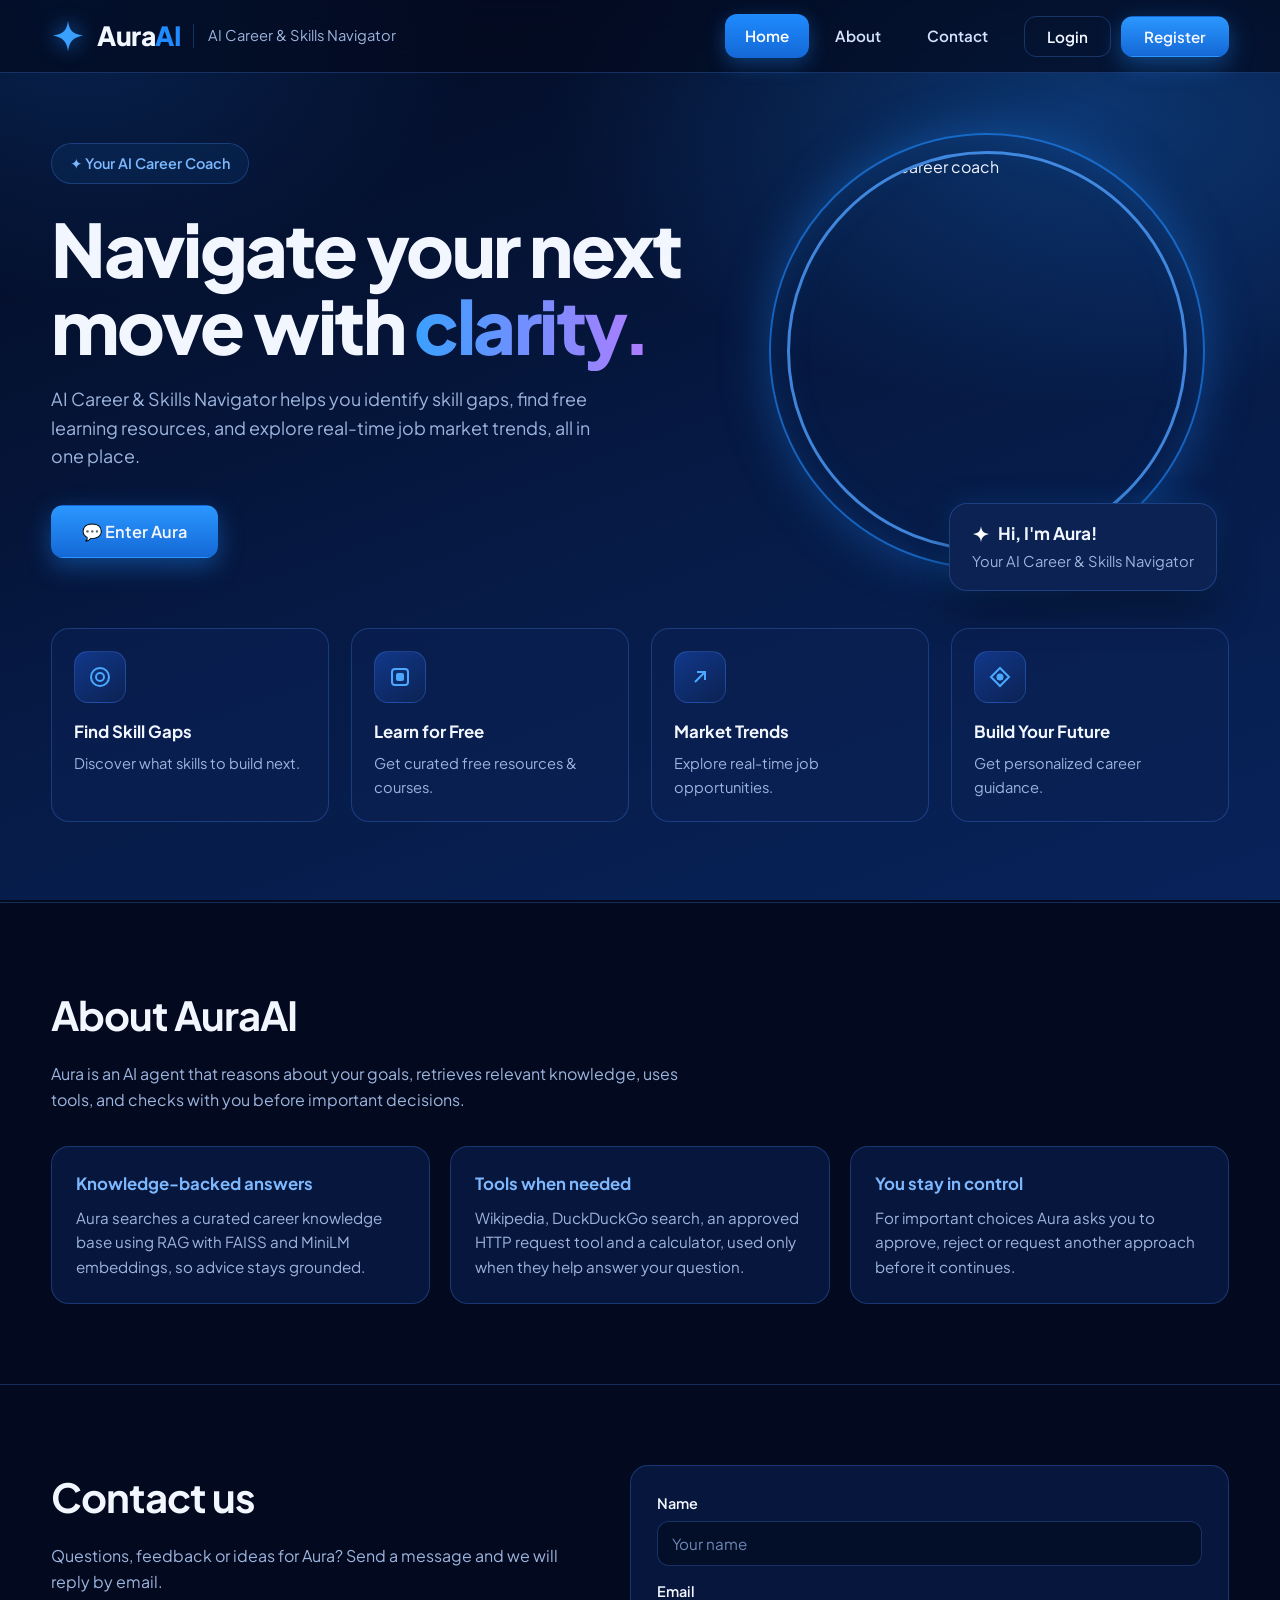
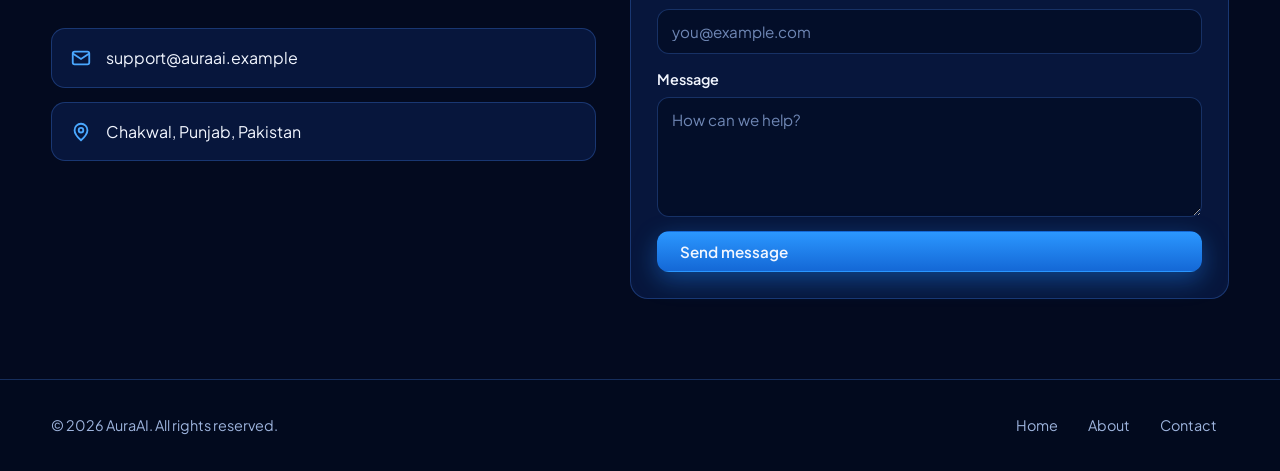
==== index.html @ 3e0fb16a "Add files via upload" ====
<!DOCTYPE html>
<html lang="en">
<head>
<meta charset="utf-8">
<meta name="viewport" content="width=device-width, initial-scale=1">
<title>AuraAI | AI Career &amp; Skills Navigator</title>
<link rel="preconnect" href="https://fonts.googleapis.com">
<link rel="preconnect" href="https://fonts.gstatic.com" crossorigin>
<link href="https://fonts.googleapis.com/css2?family=Plus+Jakarta+Sans:wght@400;500;600;700;800&display=swap" rel="stylesheet">
<style>
:root{
  --bg-0:#030a1f; --bg-1:#061a45; --bg-2:#0a2a6b;
  --panel:rgba(12,34,84,.55); --panel-solid:#0b2253;
  --line:rgba(77,140,255,.28);
  --blue:#1f8bff; --blue-d:#1468d6; --cyan:#22e0c0; --violet:#b07cff;
  --text:#f2f6ff; --muted:#9db4dd;
  --font:'Plus Jakarta Sans',system-ui,-apple-system,'Segoe UI',Roboto,sans-serif;
}
*{box-sizing:border-box;margin:0;padding:0}
html{scroll-behavior:smooth;scroll-padding-top:84px}
body{font-family:var(--font);color:var(--text);background:var(--bg-0);line-height:1.6;min-height:100vh;display:flex;flex-direction:column}
body::before{content:"";position:fixed;inset:0;z-index:-1;
  background:
   radial-gradient(900px 500px at 85% 12%,rgba(31,139,255,.28),transparent 60%),
   radial-gradient(700px 500px at 5% 0%,rgba(20,104,214,.25),transparent 60%),
   linear-gradient(160deg,var(--bg-0) 0%,var(--bg-1) 55%,#08235a 100%)}
a{color:inherit;text-decoration:none}
:focus-visible{outline:2px solid var(--cyan);outline-offset:3px;border-radius:10px}
.wrap{width:min(1180px,92%);margin-inline:auto}

/* Header */
header{position:sticky;top:0;z-index:20;background:rgba(3,10,31,.72);backdrop-filter:blur(14px);border-bottom:1px solid var(--line)}
.bar{display:flex;align-items:center;justify-content:space-between;height:72px;gap:16px}
.brand{display:flex;align-items:center;gap:12px}
.brand svg{width:34px;height:34px;filter:drop-shadow(0 0 10px rgba(31,139,255,.8))}
.brand b{font-size:1.65rem;font-weight:800;letter-spacing:-.02em}
.brand b span{color:var(--blue)}
.brand i{font-style:normal;color:var(--muted);font-size:.92rem;padding-left:14px;border-left:1px solid var(--line)}
nav{display:flex;align-items:center;gap:6px}
nav a.link{padding:10px 20px;border-radius:12px;font-weight:600;font-size:.95rem;color:#d6e3ff;transition:background .2s,color .2s}
nav a.link:hover{background:rgba(31,139,255,.16)}
nav a.link.active{background:linear-gradient(180deg,#1f8bff,#1468d6);color:#fff;box-shadow:0 6px 20px rgba(31,139,255,.35)}
.btn{display:inline-flex;align-items:center;gap:8px;padding:10px 22px;border-radius:12px;font:600 .95rem var(--font);cursor:pointer;border:1px solid var(--line);color:var(--text);background:transparent;transition:transform .15s,box-shadow .2s,background .2s}
.btn:hover{background:rgba(31,139,255,.14)}
.btn:active{transform:translateY(1px)}
.btn.primary{background:linear-gradient(180deg,#2b97ff,#1468d6);border-color:transparent;box-shadow:0 8px 24px rgba(31,139,255,.4)}
.btn.primary:hover{box-shadow:0 10px 30px rgba(31,139,255,.6)}
.btn.lg{padding:15px 30px;font-size:1.02rem}
.nav-actions{display:flex;gap:10px;margin-left:10px}
.menu{display:none;background:none;border:1px solid var(--line);color:var(--text);border-radius:10px;width:42px;height:42px;font-size:1.3rem;cursor:pointer}

/* Hero */
.hero{display:grid;grid-template-columns:1.15fr .85fr;gap:40px;align-items:center;padding:70px 0 40px}
.badge{display:inline-flex;align-items:center;gap:8px;padding:8px 18px;border:1px solid var(--line);border-radius:999px;color:#7db8ff;font-weight:600;font-size:.9rem;background:rgba(31,139,255,.08)}
h1{font-size:clamp(2.6rem,6vw,4.6rem);line-height:1.04;font-weight:800;letter-spacing:-.035em;margin:26px 0 22px}
h1 em{font-style:normal;background:linear-gradient(90deg,#3aa0ff,#b07cff);-webkit-background-clip:text;background-clip:text;color:transparent}
.lead{color:var(--muted);font-size:1.12rem;max-width:560px;margin-bottom:34px}
.portrait{position:relative;justify-self:center;width:min(400px,80vw);aspect-ratio:1}
.portrait::before{content:"";position:absolute;inset:-18px;border-radius:50%;border:2px solid rgba(31,139,255,.65);box-shadow:0 0 50px rgba(31,139,255,.35),inset 0 0 40px rgba(31,139,255,.15)}
.portrait img{width:100%;height:100%;object-fit:cover;object-position:50% 20%;border-radius:50%;border:3px solid rgba(80,160,255,.8);display:block}
.hello{position:absolute;right:-30px;bottom:-40px;background:var(--panel-solid);border:1px solid var(--line);border-radius:18px;padding:16px 22px;box-shadow:0 18px 40px rgba(0,0,0,.45),0 0 30px rgba(31,139,255,.2)}
.hello strong{display:flex;align-items:center;gap:8px;font-size:1.08rem}
.hello strong svg{width:18px;height:18px}
.hello span{color:var(--muted);font-size:.92rem}
.dot{width:9px;height:9px;border-radius:50%;background:var(--cyan);box-shadow:0 0 10px var(--cyan)}

/* Features */
.features{display:grid;grid-template-columns:repeat(4,1fr);gap:22px;padding:30px 0 80px}
.feat{background:var(--panel);border:1px solid var(--line);border-radius:18px;padding:22px;transition:border-color .2s,transform .2s}
.feat:hover{border-color:rgba(77,160,255,.6);transform:translateY(-3px)}
.ico{width:52px;height:52px;border-radius:14px;display:grid;place-items:center;margin-bottom:16px;background:linear-gradient(145deg,#12388a,#0b2253);border:1px solid var(--line);color:#4aa8ff}
.ico svg{width:24px;height:24px}
.feat h3{font-size:1.05rem;margin-bottom:6px}
.feat p{color:var(--muted);font-size:.92rem}

/* Sections */
section.block{padding:80px 0;border-top:1px solid var(--line)}
section.block h2{font-size:clamp(1.8rem,3.4vw,2.5rem);letter-spacing:-.025em;margin-bottom:14px}
.sub{color:var(--muted);max-width:640px;margin-bottom:34px}
.about-grid{display:grid;grid-template-columns:repeat(3,1fr);gap:20px}
.card{background:var(--panel);border:1px solid var(--line);border-radius:18px;padding:24px}
.card h3{margin-bottom:8px;font-size:1.05rem;color:#7db8ff}
.card p{color:var(--muted);font-size:.95rem}
.contact-grid{display:grid;grid-template-columns:1fr 1.1fr;gap:34px;align-items:start}
.info{display:grid;gap:14px}
.info div{display:flex;gap:14px;align-items:center;background:var(--panel);border:1px solid var(--line);border-radius:14px;padding:16px 18px}
.info svg{width:22px;height:22px;color:#4aa8ff;flex:none}
form{background:var(--panel);border:1px solid var(--line);border-radius:18px;padding:26px;display:grid;gap:14px}
label{font-weight:600;font-size:.9rem;display:grid;gap:6px}
input,textarea{font:400 .95rem var(--font);color:var(--text);background:rgba(3,10,31,.6);border:1px solid var(--line);border-radius:12px;padding:12px 14px;width:100%}
input::placeholder,textarea::placeholder{color:#6f87b5}
input:focus,textarea:focus{outline:none;border-color:var(--blue);box-shadow:0 0 0 3px rgba(31,139,255,.25)}
textarea{min-height:120px;resize:vertical}
.ok{display:none;color:var(--cyan);font-weight:600}

/* Auth modal */
.overlay{position:fixed;inset:0;z-index:50;display:none;align-items:center;justify-content:center;padding:20px;background:rgba(2,6,20,.72);backdrop-filter:blur(8px)}
.overlay.show{display:flex;animation:fade .2s ease}
.modal{position:relative;width:min(440px,100%);max-height:94vh;overflow:auto;background:linear-gradient(170deg,#0d2a66,#071a45);border:1px solid var(--line);border-radius:22px;padding:30px 28px 26px;box-shadow:0 30px 80px rgba(0,0,0,.6),0 0 60px rgba(31,139,255,.22);animation:pop .22s ease}
@keyframes fade{from{opacity:0}to{opacity:1}}
@keyframes pop{from{opacity:0;transform:translateY(12px) scale(.97)}to{opacity:1;transform:none}}
.x{position:absolute;top:14px;right:14px;width:36px;height:36px;border-radius:10px;border:1px solid var(--line);background:transparent;color:var(--muted);font-size:1.2rem;cursor:pointer}
.x:hover{color:var(--text);background:rgba(31,139,255,.14)}
.m-head{display:flex;align-items:center;gap:12px;margin-bottom:20px}
.m-head img{width:48px;height:48px;border-radius:50%;object-fit:cover;object-position:50% 20%;border:2px solid rgba(80,160,255,.8)}
.m-head h2{font-size:1.35rem;letter-spacing:-.02em;line-height:1.2}
.m-head p{color:var(--muted);font-size:.88rem}
.seg{display:grid;grid-template-columns:1fr 1fr;gap:4px;padding:4px;border:1px solid var(--line);border-radius:14px;background:rgba(3,10,31,.5);margin-bottom:20px}
.seg button{padding:10px;border:0;border-radius:10px;background:transparent;color:var(--muted);font:600 .92rem var(--font);cursor:pointer}
.seg button.on{background:linear-gradient(180deg,#2b97ff,#1468d6);color:#fff;box-shadow:0 6px 18px rgba(31,139,255,.35)}
.pane{display:none;gap:14px}
.pane.on{display:grid}
.field{position:relative}
.field .eye{position:absolute;right:8px;top:33px;border:0;background:none;color:var(--muted);cursor:pointer;font-size:.8rem;font-weight:600;padding:6px 8px;border-radius:8px}
.field .eye:hover{color:var(--text)}
.field input.bad{border-color:#ff6b7a;box-shadow:0 0 0 3px rgba(255,107,122,.18)}
.err{color:#ff8d99;font-size:.82rem;font-weight:500;min-height:0}
.row{display:flex;justify-content:space-between;align-items:center;font-size:.88rem;color:var(--muted)}
.row a,.swap{color:#6db4ff;font-weight:600;background:none;border:0;cursor:pointer;font:inherit;font-weight:600}
.row a:hover,.swap:hover{text-decoration:underline}
.m-foot{text-align:center;color:var(--muted);font-size:.9rem;margin-top:16px}
.notice{display:none;text-align:center;padding:26px 6px 8px}
.notice.show{display:block}
.notice .tick{width:60px;height:60px;border-radius:50%;margin:0 auto 14px;display:grid;place-items:center;background:rgba(34,224,192,.12);border:1px solid var(--cyan);color:var(--cyan);font-size:1.6rem}
.notice h3{font-size:1.25rem;margin-bottom:6px}
.notice p{color:var(--muted);margin-bottom:20px}

/* Footer */
footer{margin-top:auto;border-top:1px solid var(--line);background:rgba(3,10,31,.7);padding:28px 0}
.foot{display:flex;justify-content:space-between;align-items:center;flex-wrap:wrap;gap:14px;color:var(--muted);font-size:.9rem}
.foot nav a{padding:6px 12px;color:var(--muted)}
.foot nav a:hover{color:var(--text)}

@media(max-width:960px){
  .hero{grid-template-columns:1fr;padding-top:44px}
  .portrait{margin:20px 0 50px}
  .hello{right:0}
  .features{grid-template-columns:repeat(2,1fr)}
  .about-grid,.contact-grid{grid-template-columns:1fr}
  .brand i{display:none}
  .menu{display:block}
  nav{position:absolute;top:72px;left:0;right:0;flex-direction:column;align-items:stretch;padding:14px 4%;background:rgba(3,10,31,.97);border-bottom:1px solid var(--line);display:none}
  nav.open{display:flex}
  .nav-actions{margin:8px 0 0}
  .nav-actions .btn{flex:1;justify-content:center}
}
@media(max-width:520px){.features{grid-template-columns:1fr}}
@media(prefers-reduced-motion:reduce){*{transition:none!important;scroll-behavior:auto!important}}
</style>
</head>
<body>

<header>
  <div class="wrap bar">
    <a class="brand" href="#home" aria-label="AuraAI home">
      <svg viewBox="0 0 24 24" fill="#3aa0ff"><path d="M12 1.5c.6 5.2 2.6 8.1 5.6 9.2 1.5.5 3.1.8 5 1.3-4.6 1-7.4 2.6-9 5.4-.7 1.2-1.2 3-1.6 5.6-.4-2.6-.9-4.4-1.6-5.6-1.6-2.8-4.4-4.4-9-5.4 1.9-.5 3.5-.8 5-1.3 3-1.1 5-4 5.6-9.2z" transform="translate(0 -.3)"/></svg>
      <b>Aura<span>AI</span></b><i>AI Career &amp; Skills Navigator</i>
    </a>
    <button class="menu" id="menu" aria-label="Toggle menu" aria-expanded="false">&#9776;</button>
    <nav id="nav">
      <a class="link active" href="#home">Home</a>
      <a class="link" href="#about">About</a>
      <a class="link" href="#contact">Contact</a>
      <div class="nav-actions">
        <a class="btn" href="#" data-route="login">Login</a>
        <a class="btn primary" href="#" data-route="register">Register</a>
      </div>
    </nav>
  </div>
</header>

<main id="home">
  <div class="wrap">
    <div class="hero">
      <div>
        <span class="badge">&#10022; Your AI Career Coach</span>
        <h1>Navigate your next move with <em>clarity.</em></h1>
        <p class="lead">AI Career &amp; Skills Navigator helps you identify skill gaps, find free learning resources, and explore real-time job market trends, all in one place.</p>
        <a class="btn primary lg" href="#" data-route="chat">&#128172; Enter Aura</a>
      </div>
      <div class="portrait">
        <img src="aura_avatar.jpg" alt="Aura, your AI career coach">
        <div class="hello">
          <strong><svg viewBox="0 0 24 24" fill="#fff"><path d="M12 1.5c.6 5.2 2.6 8.1 5.6 9.2 1.5.5 3.1.8 5 1.3-4.6 1-7.4 2.6-9 5.4-.7 1.2-1.2 3-1.6 5.6-.4-2.6-.9-4.4-1.6-5.6-1.6-2.8-4.4-4.4-9-5.4 1.9-.5 3.5-.8 5-1.3 3-1.1 5-4 5.6-9.2z"/></svg>Hi, I'm Aura!</strong>
          <span>Your AI Career &amp; Skills Navigator</span>
        </div>
      </div>
    </div>

    <div class="features">
      <div class="feat"><div class="ico"><svg viewBox="0 0 24 24" fill="none" stroke="currentColor" stroke-width="2"><circle cx="12" cy="12" r="9"/><circle cx="12" cy="12" r="4"/></svg></div><h3>Find Skill Gaps</h3><p>Discover what skills to build next.</p></div>
      <div class="feat"><div class="ico"><svg viewBox="0 0 24 24" fill="none" stroke="currentColor" stroke-width="2"><rect x="4" y="4" width="16" height="16" rx="3"/><rect x="9" y="9" width="6" height="6" rx="1" fill="currentColor"/></svg></div><h3>Learn for Free</h3><p>Get curated free resources &amp; courses.</p></div>
      <div class="feat"><div class="ico"><svg viewBox="0 0 24 24" fill="none" stroke="currentColor" stroke-width="2"><path d="M7 17 17 7M9 7h8v8"/></svg></div><h3>Market Trends</h3><p>Explore real-time job opportunities.</p></div>
      <div class="feat"><div class="ico"><svg viewBox="0 0 24 24" fill="none" stroke="currentColor" stroke-width="2"><path d="M12 3l9 9-9 9-9-9z"/><circle cx="12" cy="12" r="2.5" fill="currentColor"/></svg></div><h3>Build Your Future</h3><p>Get personalized career guidance.</p></div>
    </div>
  </div>
</main>

<section class="block" id="about">
  <div class="wrap">
    <h2>About AuraAI</h2>
    <p class="sub">Aura is an AI agent that reasons about your goals, retrieves relevant knowledge, uses tools, and checks with you before important decisions.</p>
    <div class="about-grid">
      <div class="card"><h3>Knowledge-backed answers</h3><p>Aura searches a curated career knowledge base using RAG with FAISS and MiniLM embeddings, so advice stays grounded.</p></div>
      <div class="card"><h3>Tools when needed</h3><p>Wikipedia, DuckDuckGo search, an approved HTTP request tool and a calculator, used only when they help answer your question.</p></div>
      <div class="card"><h3>You stay in control</h3><p>For important choices Aura asks you to approve, reject or request another approach before it continues.</p></div>
    </div>
  </div>
</section>

<section class="block" id="contact">
  <div class="wrap contact-grid">
    <div>
      <h2>Contact us</h2>
      <p class="sub">Questions, feedback or ideas for Aura? Send a message and we will reply by email.</p>
      <div class="info">
        <div><svg viewBox="0 0 24 24" fill="none" stroke="currentColor" stroke-width="2"><rect x="3" y="5" width="18" height="14" rx="2"/><path d="m3 7 9 6 9-6"/></svg>support@auraai.example</div>
        <div><svg viewBox="0 0 24 24" fill="none" stroke="currentColor" stroke-width="2"><path d="M12 21s7-6.2 7-11a7 7 0 1 0-14 0c0 4.8 7 11 7 11z"/><circle cx="12" cy="10" r="2.5"/></svg>Chakwal, Punjab, Pakistan</div>
      </div>
    </div>
    <form id="contactForm">
      <label>Name<input required placeholder="Your name"></label>
      <label>Email<input type="email" required placeholder="you@example.com"></label>
      <label>Message<textarea required placeholder="How can we help?"></textarea></label>
      <button class="btn primary" type="submit">Send message</button>
      <p class="ok" id="ok">Message sent. We will get back to you soon.</p>
    </form>
  </div>
</section>

<footer>
  <div class="wrap foot">
    <span>&copy; <span id="yr">2026</span> AuraAI. All rights reserved.</span>
    <nav>
      <a href="#home">Home</a><a href="#about">About</a><a href="#contact">Contact</a>
    </nav>
  </div>
</footer>

<div class="overlay" id="overlay" aria-hidden="true">
  <div class="modal" role="dialog" aria-modal="true" aria-labelledby="mTitle">
    <button class="x" id="close" aria-label="Close">&times;</button>

    <div id="authBody">
      <div class="m-head">
        <img src="aura_avatar.jpg" alt="">
        <div><h2 id="mTitle">Welcome back</h2><p id="mSub">Log in to continue with Aura.</p></div>
      </div>
      <div class="seg" role="tablist">
        <button type="button" role="tab" id="tabLogin" data-mode="login" class="on">Login</button>
        <button type="button" role="tab" id="tabRegister" data-mode="register">Register</button>
      </div>

      <form class="pane on" id="paneLogin" novalidate>
        <div class="field"><label>Email<input name="email" type="email" autocomplete="email" placeholder="you@example.com"></label><div class="err"></div></div>
        <div class="field"><label>Password<input name="password" type="password" autocomplete="current-password" placeholder="Enter your password"></label><button type="button" class="eye">Show</button><div class="err"></div></div>
        <div class="row"><span></span><a href="#" id="forgot">Forgot password?</a></div>
        <button class="btn primary lg" type="submit" style="justify-content:center">Log in</button>
        <p class="m-foot" style="margin-top:2px">New to Aura? <button type="button" class="swap" data-mode="register">Create an account</button></p>
      </form>

      <form class="pane" id="paneRegister" novalidate>
        <div class="field"><label>Full name<input name="name" autocomplete="name" placeholder="Your full name"></label><div class="err"></div></div>
        <div class="field"><label>Email<input name="email" type="email" autocomplete="email" placeholder="you@example.com"></label><div class="err"></div></div>
        <div class="field"><label>Password<input name="password" type="password" autocomplete="new-password" placeholder="At least 8 characters"></label><button type="button" class="eye">Show</button><div class="err"></div></div>
        <div class="field"><label>Confirm password<input name="confirm" type="password" autocomplete="new-password" placeholder="Repeat your password"></label><div class="err"></div></div>
        <button class="btn primary lg" type="submit" style="justify-content:center">Create account</button>
        <p class="m-foot" style="margin-top:2px">Already registered? <button type="button" class="swap" data-mode="login">Log in</button></p>
      </form>
    </div>

    <div class="notice" id="notice">
      <div class="tick">&#10003;</div>
      <h3 id="nTitle"></h3>
      <p id="nText"></p>
      <button class="btn primary lg" id="nBtn" type="button">Continue</button>
    </div>
  </div>
</div>

<script>
document.getElementById('yr').textContent = new Date().getFullYear();

// Mobile menu
const nav = document.getElementById('nav'), menu = document.getElementById('menu');
menu.addEventListener('click', () => {
  const open = nav.classList.toggle('open');
  menu.setAttribute('aria-expanded', open);
});
nav.addEventListener('click', e => { if (e.target.closest('a')) nav.classList.remove('open'); });

// Highlight the nav button for the section in view
const links = [...document.querySelectorAll('nav a.link')];
const targets = ['home','about','contact'].map(id => document.getElementById(id));
const io = new IntersectionObserver(entries => {
  entries.forEach(en => {
    if (en.isIntersecting) {
      links.forEach(l => l.classList.toggle('active', l.getAttribute('href') === '#' + en.target.id));
    }
  });
}, { rootMargin: '-45% 0px -50% 0px' });
targets.forEach(t => io.observe(t));

// ---- Login / Register popup ----
const overlay = document.getElementById('overlay');
const modal = overlay.querySelector('.modal');
const titles = {
  login:    ['Welcome back', 'Log in to continue with Aura.'],
  register: ['Create your account', 'Start your career journey with Aura.']
};
let lastFocus = null;

function setMode(mode) {
  document.getElementById('paneLogin').classList.toggle('on', mode === 'login');
  document.getElementById('paneRegister').classList.toggle('on', mode === 'register');
  document.getElementById('tabLogin').classList.toggle('on', mode === 'login');
  document.getElementById('tabRegister').classList.toggle('on', mode === 'register');
  document.getElementById('tabLogin').setAttribute('aria-selected', mode === 'login');
  document.getElementById('tabRegister').setAttribute('aria-selected', mode === 'register');
  document.getElementById('mTitle').textContent = titles[mode][0];
  document.getElementById('mSub').textContent = titles[mode][1];
  clearErrors();
}
function clearErrors() {
  overlay.querySelectorAll('.err').forEach(e => e.textContent = '');
  overlay.querySelectorAll('input.bad').forEach(i => i.classList.remove('bad'));
}
function openModal(mode) {
  lastFocus = document.activeElement;
  document.getElementById('authBody').style.display = '';
  document.getElementById('notice').classList.remove('show');
  setMode(mode);
  overlay.classList.add('show');
  overlay.setAttribute('aria-hidden', 'false');
  document.body.style.overflow = 'hidden';
  nav.classList.remove('open');
  setTimeout(() => overlay.querySelector('.pane.on input').focus(), 30);
}
function closeModal() {
  overlay.classList.remove('show');
  overlay.setAttribute('aria-hidden', 'true');
  document.body.style.overflow = '';
  overlay.querySelectorAll('form').forEach(f => f.reset());
  if (lastFocus) lastFocus.focus();
}
function showNotice(title, text, btnText) {
  document.getElementById('authBody').style.display = 'none';
  document.getElementById('nTitle').textContent = title;
  document.getElementById('nText').textContent = text;
  document.getElementById('nBtn').textContent = btnText;
  document.getElementById('notice').classList.add('show');
}

// Open from Login, Register and Enter Aura (Enter Aura asks for login first)
document.querySelectorAll('[data-route]').forEach(a =>
  a.addEventListener('click', e => {
    e.preventDefault();
    openModal(a.dataset.route === 'register' ? 'register' : 'login');
  }));

// Close: X button, backdrop click, Escape
document.getElementById('close').addEventListener('click', closeModal);
overlay.addEventListener('mousedown', e => { if (e.target === overlay) closeModal(); });
document.addEventListener('keydown', e => {
  if (!overlay.classList.contains('show')) return;
  if (e.key === 'Escape') closeModal();
  if (e.key === 'Tab') {            // keep focus inside the popup
    const f = [...modal.querySelectorAll('button,input,a[href]')].filter(el => el.offsetParent !== null);
    const first = f[0], last = f[f.length - 1];
    if (e.shiftKey && document.activeElement === first) { e.preventDefault(); last.focus(); }
    else if (!e.shiftKey && document.activeElement === last) { e.preventDefault(); first.focus(); }
  }
});

// Switch between Login and Register
overlay.querySelectorAll('[data-mode]').forEach(b =>
  b.addEventListener('click', () => setMode(b.dataset.mode)));

// Show / hide password
overlay.querySelectorAll('.eye').forEach(btn =>
  btn.addEventListener('click', () => {
    const input = btn.parentElement.querySelector('input');
    const show = input.type === 'password';
    input.type = show ? 'text' : 'password';
    btn.textContent = show ? 'Hide' : 'Show';
  }));

// Validation helpers
const emailOk = v => /^[^\s@]+@[^\s@]+\.[^\s@]{2,}$/.test(v);
function fail(input, msg) {
  input.classList.add('bad');
  input.closest('.field').querySelector('.err').textContent = msg;
  return false;
}
function validate(form, mode) {
  clearErrors();
  const f = form.elements;
  let ok = true, firstBad = null;
  const check = (cond, input, msg) => { if (!cond) { ok = fail(input, msg); firstBad = firstBad || input; } };
  if (mode === 'register') check(f.name.value.trim().length >= 2, f.name, 'Enter your full name.');
  check(emailOk(f.email.value.trim()), f.email, 'Enter a valid email address.');
  check(f.password.value.length >= (mode === 'register' ? 8 : 1), f.password,
        mode === 'register' ? 'Use at least 8 characters.' : 'Enter your password.');
  if (mode === 'register') check(f.confirm.value === f.password.value && f.confirm.value, f.confirm, 'Passwords do not match.');
  if (firstBad) firstBad.focus();
  return ok;
}

// Submit handlers (front-end only; connect Firebase Authentication here later)
document.getElementById('paneLogin').addEventListener('submit', e => {
  e.preventDefault();
  if (!validate(e.target, 'login')) return;
  console.log('Login:', e.target.elements.email.value);   // TODO: Firebase signInWithEmailAndPassword
  showNotice('You are logged in', 'Aura is ready when you are.', 'Enter Aura');
});
document.getElementById('paneRegister').addEventListener('submit', e => {
  e.preventDefault();
  if (!validate(e.target, 'register')) return;
  console.log('Register:', e.target.elements.email.value); // TODO: Firebase createUserWithEmailAndPassword
  showNotice('Account created', 'Your account is ready. Log in to start chatting with Aura.', 'Go to login');
  document.getElementById('nBtn').dataset.next = 'login';
});
document.getElementById('nBtn').addEventListener('click', e => {
  if (e.target.dataset.next === 'login') { e.target.dataset.next = ''; openModal('login'); }
  else window.location.href = 'dashboard.html';             // TODO: only after real Firebase login
});
document.getElementById('forgot').addEventListener('click', e => {
  e.preventDefault();
  const em = document.querySelector('#paneLogin input[name=email]');
  if (!emailOk(em.value.trim())) { clearErrors(); fail(em, 'Enter your email first, then select Forgot password.'); em.focus(); return; }
  showNotice('Check your inbox', 'If an account exists for ' + em.value.trim() + ', a reset link is on its way.', 'Back to login');
  document.getElementById('nBtn').dataset.next = 'login';   // TODO: Firebase sendPasswordResetEmail
});

// Contact form (front-end only)
document.getElementById('contactForm').addEventListener('submit', e => {
  e.preventDefault();
  document.getElementById('ok').style.display = 'block';
  e.target.reset();
});
</script>
</body>
</html>
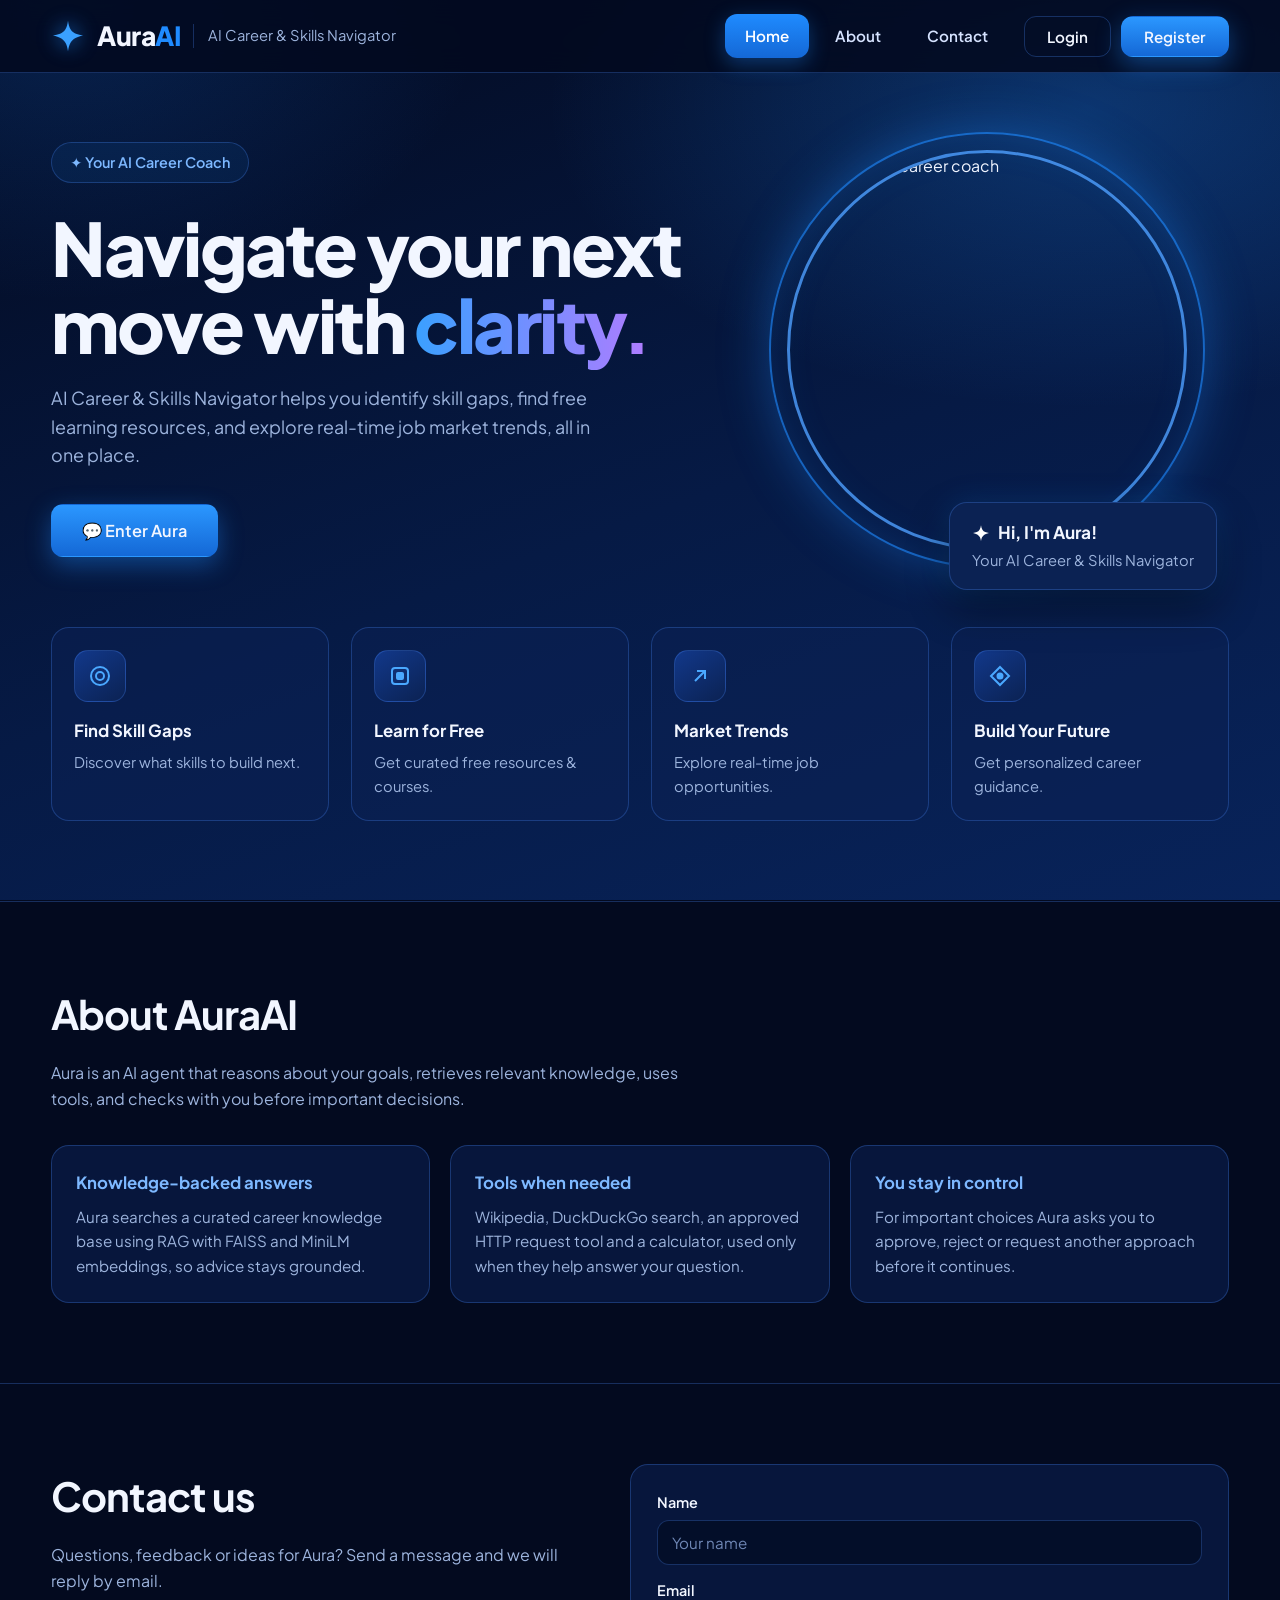
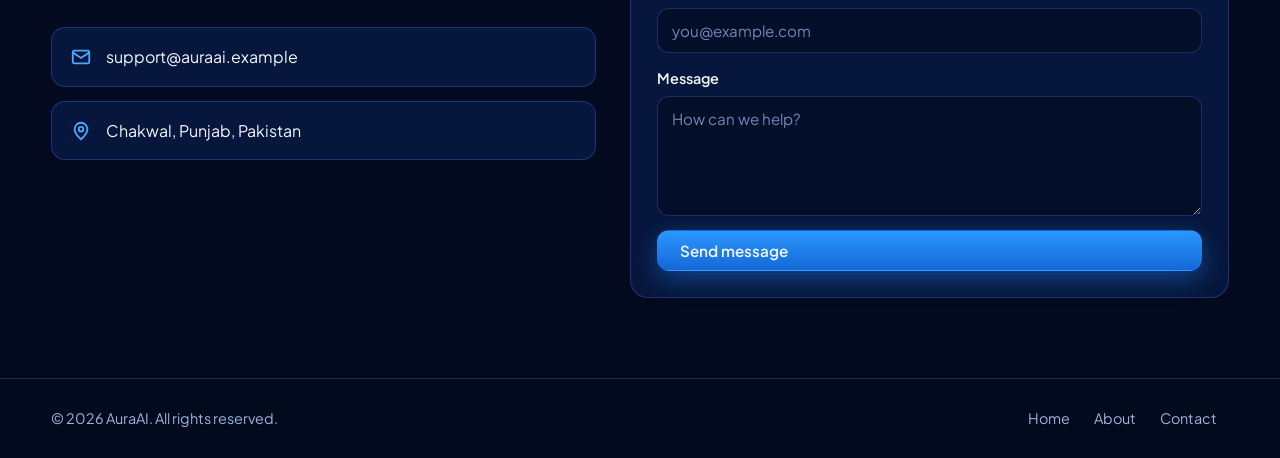
==== commit fe9435cb: "the Testing Phase" ====
--- a/index.html
+++ b/index.html
@@ -29,14 +29,14 @@
 .wrap{width:min(1180px,92%);margin-inline:auto}
 
 /* Header */
-header{position:sticky;top:0;z-index:20;background:rgba(3,10,31,.72);backdrop-filter:blur(14px);border-bottom:1px solid var(--line)}
+header{position:fixed;top:0;left:0;right:0;z-index:100;background:rgba(3,10,31,.88);backdrop-filter:blur(14px);border-bottom:1px solid var(--line)}
 .bar{display:flex;align-items:center;justify-content:space-between;height:72px;gap:16px}
 .brand{display:flex;align-items:center;gap:12px}
 .brand svg{width:34px;height:34px;filter:drop-shadow(0 0 10px rgba(31,139,255,.8))}
 .brand b{font-size:1.65rem;font-weight:800;letter-spacing:-.02em}
 .brand b span{color:var(--blue)}
 .brand i{font-style:normal;color:var(--muted);font-size:.92rem;padding-left:14px;border-left:1px solid var(--line)}
-nav{display:flex;align-items:center;gap:6px}
+header nav{display:flex;align-items:center;gap:6px}
 nav a.link{padding:10px 20px;border-radius:12px;font-weight:600;font-size:.95rem;color:#d6e3ff;transition:background .2s,color .2s}
 nav a.link:hover{background:rgba(31,139,255,.16)}
 nav a.link.active{background:linear-gradient(180deg,#1f8bff,#1468d6);color:#fff;box-shadow:0 6px 20px rgba(31,139,255,.35)}
@@ -47,7 +47,7 @@
 .btn.primary:hover{box-shadow:0 10px 30px rgba(31,139,255,.6)}
 .btn.lg{padding:15px 30px;font-size:1.02rem}
 .nav-actions{display:flex;gap:10px;margin-left:10px}
-.menu{display:none;background:none;border:1px solid var(--line);color:var(--text);border-radius:10px;width:42px;height:42px;font-size:1.3rem;cursor:pointer}
+.menu{display:none!important;background:none;border:1px solid var(--line);color:var(--text);border-radius:10px;width:42px;height:42px;font-size:1.3rem;cursor:pointer}
 
 /* Hero */
 .hero{display:grid;grid-template-columns:1.15fr .85fr;gap:40px;align-items:center;padding:70px 0 40px}
@@ -138,13 +138,21 @@
   .features{grid-template-columns:repeat(2,1fr)}
   .about-grid,.contact-grid{grid-template-columns:1fr}
   .brand i{display:none}
-  .menu{display:block}
-  nav{position:absolute;top:72px;left:0;right:0;flex-direction:column;align-items:stretch;padding:14px 4%;background:rgba(3,10,31,.97);border-bottom:1px solid var(--line);display:none}
-  nav.open{display:flex}
+  .menu{display:grid!important;place-items:center}
+  header nav{position:absolute;top:72px;left:0;right:0;flex-direction:column;align-items:stretch;padding:14px 4%;background:rgba(3,10,31,.97);border-bottom:1px solid var(--line);display:none}
+  header nav.open{display:flex}
   .nav-actions{margin:8px 0 0}
   .nav-actions .btn{flex:1;justify-content:center}
 }
-@media(max-width:520px){.features{grid-template-columns:1fr}}
+@media(max-width:520px){
+  .features{grid-template-columns:1fr}
+  .bar{height:64px;padding-inline:14px}
+  .brand{gap:8px}.brand b{font-size:1.25rem}.brand svg{width:28px;height:28px}
+  header nav{top:64px}
+  .hero{padding-top:28px}
+  .modal{padding:24px 18px 20px;border-radius:18px}
+}
+
 @media(prefers-reduced-motion:reduce){*{transition:none!important;scroll-behavior:auto!important}}
 </style>
 </head>
@@ -169,7 +177,7 @@
   </div>
 </header>
 
-<main id="home">
+<main id="home" style="padding-top:72px">
   <div class="wrap">
     <div class="hero">
       <div>
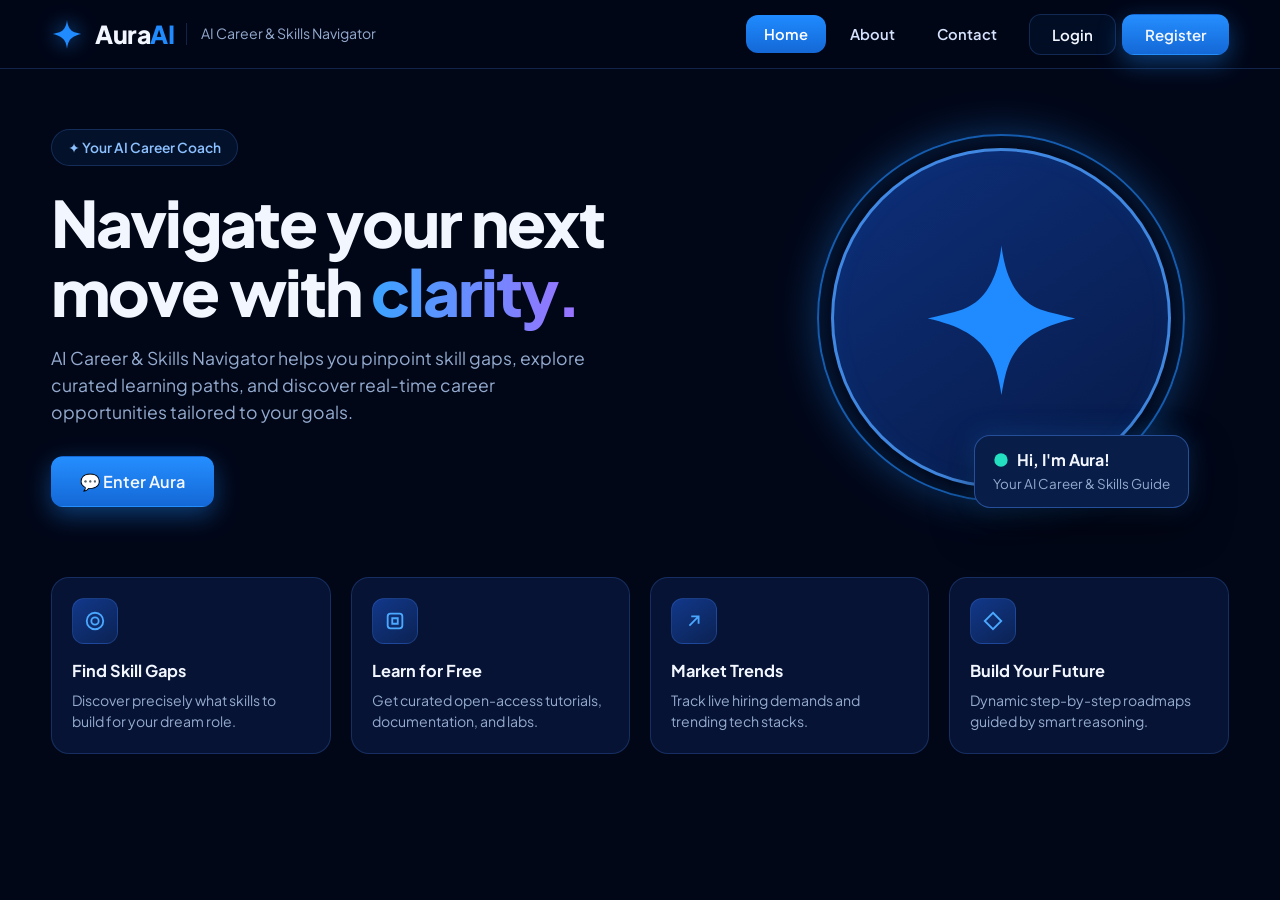
==== commit d108954e: "Update print statement from 'Hello' to 'Goodbye' feat: responsive mobile viewport, auth modal, and c" ====
--- a/index.html
+++ b/index.html
@@ -2,450 +2,928 @@
 <html lang="en">
 <head>
 <meta charset="utf-8">
-<meta name="viewport" content="width=device-width, initial-scale=1">
-<title>AuraAI | AI Career &amp; Skills Navigator</title>
+<meta name="viewport" content="width=device-width, initial-scale=1, viewport-fit=cover">
+<title>AuraAI | AI Career & Skills Navigator</title>
 <link rel="preconnect" href="https://fonts.googleapis.com">
 <link rel="preconnect" href="https://fonts.gstatic.com" crossorigin>
 <link href="https://fonts.googleapis.com/css2?family=Plus+Jakarta+Sans:wght@400;500;600;700;800&display=swap" rel="stylesheet">
 <style>
 :root{
-  --bg-0:#030a1f; --bg-1:#061a45; --bg-2:#0a2a6b;
-  --panel:rgba(12,34,84,.55); --panel-solid:#0b2253;
-  --line:rgba(77,140,255,.28);
-  --blue:#1f8bff; --blue-d:#1468d6; --cyan:#22e0c0; --violet:#b07cff;
-  --text:#f2f6ff; --muted:#9db4dd;
+  --bg-0:#020718; --bg-1:#061435; --bg-2:#0a2254;
+  --panel:rgba(10,28,70,0.62); --panel-solid:#081d47;
+  --line:rgba(77,140,255,0.22); --line-bright:rgba(77,140,255,0.45);
+  --blue:#1f8bff; --blue-d:#1468d6; --cyan:#22e0c0; --violet:#9b72ff;
+  --text:#f2f6ff; --muted:#94abcf;
   --font:'Plus Jakarta Sans',system-ui,-apple-system,'Segoe UI',Roboto,sans-serif;
-}
-*{box-sizing:border-box;margin:0;padding:0}
-html{scroll-behavior:smooth;scroll-padding-top:84px}
-body{font-family:var(--font);color:var(--text);background:var(--bg-0);line-height:1.6;min-height:100vh;display:flex;flex-direction:column}
-body::before{content:"";position:fixed;inset:0;z-index:-1;
+  --header-h:68px;
+}
+*{box-sizing:border-box;margin:0;padding:0;-webkit-tap-highlight-color:transparent}
+html,body{height:100%;font-family:var(--font);color:var(--text);background:var(--bg-0);line-height:1.55}
+body{display:flex;flex-direction:column;overflow-x:hidden}
+a{color:inherit;text-decoration:none}
+button,input,textarea{font-family:inherit;color:inherit}
+:focus-visible{outline:2px solid var(--cyan);outline-offset:2px;border-radius:10px}
+
+/* Background Atmosphere */
+.ambient-bg{
+  position:fixed;inset:0;z-index:-1;pointer-events:none;
   background:
-   radial-gradient(900px 500px at 85% 12%,rgba(31,139,255,.28),transparent 60%),
-   radial-gradient(700px 500px at 5% 0%,rgba(20,104,214,.25),transparent 60%),
-   linear-gradient(160deg,var(--bg-0) 0%,var(--bg-1) 55%,#08235a 100%)}
-a{color:inherit;text-decoration:none}
-:focus-visible{outline:2px solid var(--cyan);outline-offset:3px;border-radius:10px}
+    radial-gradient(850px 480px at 85% 10%,rgba(31,139,255,0.22),transparent 60%),
+    radial-gradient(750px 450px at 10% 0%,rgba(20,104,214,0.2),transparent 60%),
+    linear-gradient(165deg,var(--bg-0) 0%,var(--bg-1) 50%,#05183d 100%);
+}
+
 .wrap{width:min(1180px,92%);margin-inline:auto}
-
-/* Header */
-header{position:fixed;top:0;left:0;right:0;z-index:100;background:rgba(3,10,31,.88);backdrop-filter:blur(14px);border-bottom:1px solid var(--line)}
-.bar{display:flex;align-items:center;justify-content:space-between;height:72px;gap:16px}
-.brand{display:flex;align-items:center;gap:12px}
-.brand svg{width:34px;height:34px;filter:drop-shadow(0 0 10px rgba(31,139,255,.8))}
-.brand b{font-size:1.65rem;font-weight:800;letter-spacing:-.02em}
+.view{display:none;width:100%;flex:1;flex-direction:column}
+.view.active{display:flex}
+
+/* ========================================================
+   LANDING PAGE VIEW
+======================================================== */
+#viewLanding header{
+  position:sticky;top:0;z-index:30;
+  background:rgba(2,7,24,0.78);backdrop-filter:blur(14px);
+  border-bottom:1px solid var(--line);
+}
+.landing-bar{display:flex;align-items:center;justify-content:space-between;height:var(--header-h);gap:14px}
+.brand{display:flex;align-items:center;gap:12px;cursor:pointer}
+.brand svg{width:32px;height:32px;fill:var(--blue);filter:drop-shadow(0 0 10px rgba(31,139,255,0.75))}
+.brand b{font-size:1.55rem;font-weight:800;letter-spacing:-0.02em}
 .brand b span{color:var(--blue)}
-.brand i{font-style:normal;color:var(--muted);font-size:.92rem;padding-left:14px;border-left:1px solid var(--line)}
-header nav{display:flex;align-items:center;gap:6px}
-nav a.link{padding:10px 20px;border-radius:12px;font-weight:600;font-size:.95rem;color:#d6e3ff;transition:background .2s,color .2s}
-nav a.link:hover{background:rgba(31,139,255,.16)}
-nav a.link.active{background:linear-gradient(180deg,#1f8bff,#1468d6);color:#fff;box-shadow:0 6px 20px rgba(31,139,255,.35)}
-.btn{display:inline-flex;align-items:center;gap:8px;padding:10px 22px;border-radius:12px;font:600 .95rem var(--font);cursor:pointer;border:1px solid var(--line);color:var(--text);background:transparent;transition:transform .15s,box-shadow .2s,background .2s}
-.btn:hover{background:rgba(31,139,255,.14)}
+.brand i{font-style:normal;color:var(--muted);font-size:0.88rem;padding-left:14px;border-left:1px solid var(--line)}
+
+nav.landing-nav{display:flex;align-items:center;gap:6px}
+nav.landing-nav a.link{padding:8px 18px;border-radius:12px;font-weight:600;font-size:0.92rem;color:#d6e3ff;transition:background 0.2s}
+nav.landing-nav a.link:hover{background:rgba(31,139,255,0.15)}
+nav.landing-nav a.link.active{background:linear-gradient(180deg,#1f8bff,#1468d6);color:#fff}
+
+.btn{
+  display:inline-flex;align-items:center;gap:8px;padding:10px 22px;border-radius:12px;
+  font-weight:600;font-size:0.94rem;cursor:pointer;border:1px solid var(--line);
+  background:rgba(31,139,255,0.06);color:var(--text);transition:all 0.2s;
+}
+.btn:hover{background:rgba(31,139,255,0.18);border-color:var(--line-bright)}
 .btn:active{transform:translateY(1px)}
-.btn.primary{background:linear-gradient(180deg,#2b97ff,#1468d6);border-color:transparent;box-shadow:0 8px 24px rgba(31,139,255,.4)}
-.btn.primary:hover{box-shadow:0 10px 30px rgba(31,139,255,.6)}
-.btn.lg{padding:15px 30px;font-size:1.02rem}
-.nav-actions{display:flex;gap:10px;margin-left:10px}
-.menu{display:none!important;background:none;border:1px solid var(--line);color:var(--text);border-radius:10px;width:42px;height:42px;font-size:1.3rem;cursor:pointer}
-
-/* Hero */
-.hero{display:grid;grid-template-columns:1.15fr .85fr;gap:40px;align-items:center;padding:70px 0 40px}
-.badge{display:inline-flex;align-items:center;gap:8px;padding:8px 18px;border:1px solid var(--line);border-radius:999px;color:#7db8ff;font-weight:600;font-size:.9rem;background:rgba(31,139,255,.08)}
-h1{font-size:clamp(2.6rem,6vw,4.6rem);line-height:1.04;font-weight:800;letter-spacing:-.035em;margin:26px 0 22px}
-h1 em{font-style:normal;background:linear-gradient(90deg,#3aa0ff,#b07cff);-webkit-background-clip:text;background-clip:text;color:transparent}
-.lead{color:var(--muted);font-size:1.12rem;max-width:560px;margin-bottom:34px}
-.portrait{position:relative;justify-self:center;width:min(400px,80vw);aspect-ratio:1}
-.portrait::before{content:"";position:absolute;inset:-18px;border-radius:50%;border:2px solid rgba(31,139,255,.65);box-shadow:0 0 50px rgba(31,139,255,.35),inset 0 0 40px rgba(31,139,255,.15)}
-.portrait img{width:100%;height:100%;object-fit:cover;object-position:50% 20%;border-radius:50%;border:3px solid rgba(80,160,255,.8);display:block}
-.hello{position:absolute;right:-30px;bottom:-40px;background:var(--panel-solid);border:1px solid var(--line);border-radius:18px;padding:16px 22px;box-shadow:0 18px 40px rgba(0,0,0,.45),0 0 30px rgba(31,139,255,.2)}
-.hello strong{display:flex;align-items:center;gap:8px;font-size:1.08rem}
-.hello strong svg{width:18px;height:18px}
-.hello span{color:var(--muted);font-size:.92rem}
-.dot{width:9px;height:9px;border-radius:50%;background:var(--cyan);box-shadow:0 0 10px var(--cyan)}
-
-/* Features */
-.features{display:grid;grid-template-columns:repeat(4,1fr);gap:22px;padding:30px 0 80px}
-.feat{background:var(--panel);border:1px solid var(--line);border-radius:18px;padding:22px;transition:border-color .2s,transform .2s}
-.feat:hover{border-color:rgba(77,160,255,.6);transform:translateY(-3px)}
-.ico{width:52px;height:52px;border-radius:14px;display:grid;place-items:center;margin-bottom:16px;background:linear-gradient(145deg,#12388a,#0b2253);border:1px solid var(--line);color:#4aa8ff}
-.ico svg{width:24px;height:24px}
-.feat h3{font-size:1.05rem;margin-bottom:6px}
-.feat p{color:var(--muted);font-size:.92rem}
-
-/* Sections */
-section.block{padding:80px 0;border-top:1px solid var(--line)}
-section.block h2{font-size:clamp(1.8rem,3.4vw,2.5rem);letter-spacing:-.025em;margin-bottom:14px}
-.sub{color:var(--muted);max-width:640px;margin-bottom:34px}
-.about-grid{display:grid;grid-template-columns:repeat(3,1fr);gap:20px}
-.card{background:var(--panel);border:1px solid var(--line);border-radius:18px;padding:24px}
-.card h3{margin-bottom:8px;font-size:1.05rem;color:#7db8ff}
-.card p{color:var(--muted);font-size:.95rem}
-.contact-grid{display:grid;grid-template-columns:1fr 1.1fr;gap:34px;align-items:start}
-.info{display:grid;gap:14px}
-.info div{display:flex;gap:14px;align-items:center;background:var(--panel);border:1px solid var(--line);border-radius:14px;padding:16px 18px}
-.info svg{width:22px;height:22px;color:#4aa8ff;flex:none}
-form{background:var(--panel);border:1px solid var(--line);border-radius:18px;padding:26px;display:grid;gap:14px}
-label{font-weight:600;font-size:.9rem;display:grid;gap:6px}
-input,textarea{font:400 .95rem var(--font);color:var(--text);background:rgba(3,10,31,.6);border:1px solid var(--line);border-radius:12px;padding:12px 14px;width:100%}
-input::placeholder,textarea::placeholder{color:#6f87b5}
-input:focus,textarea:focus{outline:none;border-color:var(--blue);box-shadow:0 0 0 3px rgba(31,139,255,.25)}
-textarea{min-height:120px;resize:vertical}
-.ok{display:none;color:var(--cyan);font-weight:600}
-
-/* Auth modal */
-.overlay{position:fixed;inset:0;z-index:50;display:none;align-items:center;justify-content:center;padding:20px;background:rgba(2,6,20,.72);backdrop-filter:blur(8px)}
-.overlay.show{display:flex;animation:fade .2s ease}
-.modal{position:relative;width:min(440px,100%);max-height:94vh;overflow:auto;background:linear-gradient(170deg,#0d2a66,#071a45);border:1px solid var(--line);border-radius:22px;padding:30px 28px 26px;box-shadow:0 30px 80px rgba(0,0,0,.6),0 0 60px rgba(31,139,255,.22);animation:pop .22s ease}
-@keyframes fade{from{opacity:0}to{opacity:1}}
-@keyframes pop{from{opacity:0;transform:translateY(12px) scale(.97)}to{opacity:1;transform:none}}
-.x{position:absolute;top:14px;right:14px;width:36px;height:36px;border-radius:10px;border:1px solid var(--line);background:transparent;color:var(--muted);font-size:1.2rem;cursor:pointer}
-.x:hover{color:var(--text);background:rgba(31,139,255,.14)}
-.m-head{display:flex;align-items:center;gap:12px;margin-bottom:20px}
-.m-head img{width:48px;height:48px;border-radius:50%;object-fit:cover;object-position:50% 20%;border:2px solid rgba(80,160,255,.8)}
-.m-head h2{font-size:1.35rem;letter-spacing:-.02em;line-height:1.2}
-.m-head p{color:var(--muted);font-size:.88rem}
-.seg{display:grid;grid-template-columns:1fr 1fr;gap:4px;padding:4px;border:1px solid var(--line);border-radius:14px;background:rgba(3,10,31,.5);margin-bottom:20px}
-.seg button{padding:10px;border:0;border-radius:10px;background:transparent;color:var(--muted);font:600 .92rem var(--font);cursor:pointer}
-.seg button.on{background:linear-gradient(180deg,#2b97ff,#1468d6);color:#fff;box-shadow:0 6px 18px rgba(31,139,255,.35)}
-.pane{display:none;gap:14px}
-.pane.on{display:grid}
-.field{position:relative}
-.field .eye{position:absolute;right:8px;top:33px;border:0;background:none;color:var(--muted);cursor:pointer;font-size:.8rem;font-weight:600;padding:6px 8px;border-radius:8px}
-.field .eye:hover{color:var(--text)}
-.field input.bad{border-color:#ff6b7a;box-shadow:0 0 0 3px rgba(255,107,122,.18)}
-.err{color:#ff8d99;font-size:.82rem;font-weight:500;min-height:0}
-.row{display:flex;justify-content:space-between;align-items:center;font-size:.88rem;color:var(--muted)}
-.row a,.swap{color:#6db4ff;font-weight:600;background:none;border:0;cursor:pointer;font:inherit;font-weight:600}
-.row a:hover,.swap:hover{text-decoration:underline}
-.m-foot{text-align:center;color:var(--muted);font-size:.9rem;margin-top:16px}
-.notice{display:none;text-align:center;padding:26px 6px 8px}
-.notice.show{display:block}
-.notice .tick{width:60px;height:60px;border-radius:50%;margin:0 auto 14px;display:grid;place-items:center;background:rgba(34,224,192,.12);border:1px solid var(--cyan);color:var(--cyan);font-size:1.6rem}
-.notice h3{font-size:1.25rem;margin-bottom:6px}
-.notice p{color:var(--muted);margin-bottom:20px}
-
-/* Footer */
-footer{margin-top:auto;border-top:1px solid var(--line);background:rgba(3,10,31,.7);padding:28px 0}
-.foot{display:flex;justify-content:space-between;align-items:center;flex-wrap:wrap;gap:14px;color:var(--muted);font-size:.9rem}
-.foot nav a{padding:6px 12px;color:var(--muted)}
-.foot nav a:hover{color:var(--text)}
-
-@media(max-width:960px){
-  .hero{grid-template-columns:1fr;padding-top:44px}
-  .portrait{margin:20px 0 50px}
-  .hello{right:0}
-  .features{grid-template-columns:repeat(2,1fr)}
-  .about-grid,.contact-grid{grid-template-columns:1fr}
+.btn.primary{
+  background:linear-gradient(180deg,#258eff,#1468d6);border-color:transparent;
+  box-shadow:0 8px 24px rgba(31,139,255,0.4);
+}
+.btn.primary:hover{box-shadow:0 10px 30px rgba(31,139,255,0.65)}
+.btn.lg{padding:14px 28px;font-size:1.02rem}
+
+.hero{display:grid;grid-template-columns:1.2fr 0.8fr;gap:40px;align-items:center;padding:60px 0 40px}
+.badge{
+  display:inline-flex;align-items:center;gap:8px;padding:7px 16px;border:1px solid var(--line);
+  border-radius:999px;color:#8cc0ff;font-weight:600;font-size:0.86rem;background:rgba(31,139,255,0.08);
+}
+.hero h1{font-size:clamp(2.4rem,5vw,4.2rem);line-height:1.08;font-weight:800;letter-spacing:-0.03em;margin:22px 0 18px}
+.hero h1 em{font-style:normal;background:linear-gradient(90deg,#3ba3ff,#9b72ff);-webkit-background-clip:text;background-clip:text;color:transparent}
+.lead{color:var(--muted);font-size:1.1rem;max-width:540px;margin-bottom:30px}
+
+.portrait{position:relative;justify-self:center;width:min(340px,76vw);aspect-ratio:1}
+.portrait-ring{
+  position:absolute;inset:-14px;border-radius:50%;
+  border:2px solid rgba(31,139,255,0.65);
+  box-shadow:0 0 40px rgba(31,139,255,0.35),inset 0 0 30px rgba(31,139,255,0.2);
+}
+.avatar-circle{
+  width:100%;height:100%;border-radius:50%;object-fit:cover;
+  border:3px solid rgba(80,160,255,0.8);display:grid;place-items:center;
+  background:linear-gradient(145deg,#0d2f7a,#071a47);
+}
+.avatar-circle svg{width:50%;height:50%;fill:var(--blue)}
+.hello-pill{
+  position:absolute;right:-18px;bottom:-20px;background:var(--panel-solid);
+  border:1px solid var(--line-bright);border-radius:16px;padding:12px 18px;
+  box-shadow:0 18px 40px rgba(0,0,0,0.5),0 0 25px rgba(31,139,255,0.25);
+}
+.hello-pill strong{display:flex;align-items:center;gap:8px;font-size:1rem}
+.hello-pill strong svg{width:16px;height:16px;fill:var(--cyan)}
+.hello-pill span{color:var(--muted);font-size:0.84rem;display:block;margin-top:2px}
+
+.features-grid{display:grid;grid-template-columns:repeat(4,1fr);gap:20px;padding:30px 0 60px}
+.feat{background:var(--panel);border:1px solid var(--line);border-radius:18px;padding:20px;transition:all 0.25s}
+.feat:hover{border-color:var(--line-bright);transform:translateY(-3px)}
+.ico-wrap{width:46px;height:46px;border-radius:12px;display:grid;place-items:center;margin-bottom:14px;background:linear-gradient(145deg,#12388a,#0b2253);border:1px solid var(--line);color:#4aa8ff}
+.ico-wrap svg{width:22px;height:22px;stroke:currentColor;stroke-width:2;fill:none}
+.feat h3{font-size:1.02rem;margin-bottom:6px}
+.feat p{color:var(--muted);font-size:0.88rem}
+
+.mobile-menu-btn{display:none;background:none;border:1px solid var(--line);color:var(--text);border-radius:10px;width:40px;height:40px;font-size:1.25rem;cursor:pointer}
+
+/* ========================================================
+   AUTH MODAL (POPUP SYSTEM)
+======================================================== */
+.modal-overlay{
+  position:fixed;inset:0;z-index:90;display:none;align-items:center;justify-content:center;
+  padding:16px;background:rgba(2,6,20,0.76);backdrop-filter:blur(10px);
+}
+.modal-overlay.show{display:flex}
+.modal-card{
+  position:relative;width:min(440px,100%);max-height:92vh;overflow-y:auto;
+  background:linear-gradient(170deg,#0a245c,#06173a);
+  border:1px solid var(--line-bright);border-radius:24px;padding:28px 24px;
+  box-shadow:0 30px 80px rgba(0,0,0,0.7),0 0 50px rgba(31,139,255,0.25);
+}
+.modal-close{
+  position:absolute;top:16px;right:16px;width:34px;height:34px;border-radius:10px;
+  border:1px solid var(--line);background:rgba(255,255,255,0.03);color:var(--muted);
+  cursor:pointer;display:grid;place-items:center;font-size:1.2rem;
+}
+.modal-close:hover{color:var(--text);background:rgba(31,139,255,0.18)}
+.m-head{display:flex;align-items:center;gap:14px;margin-bottom:20px}
+.m-head .m-avatar{width:46px;height:46px;border-radius:50%;background:linear-gradient(135deg,#1f8bff,#12439c);display:grid;place-items:center;border:2px solid rgba(80,160,255,0.8)}
+.m-head .m-avatar svg{width:24px;height:24px;fill:#fff}
+.m-head h2{font-size:1.3rem;letter-spacing:-0.02em}
+.m-head p{color:var(--muted);font-size:0.86rem}
+
+.seg-tabs{display:grid;grid-template-columns:1fr 1fr;gap:4px;padding:4px;border:1px solid var(--line);border-radius:14px;background:rgba(2,7,24,0.6);margin-bottom:20px}
+.seg-tabs button{padding:9px;border:0;border-radius:10px;background:transparent;color:var(--muted);font-weight:600;font-size:0.9rem;cursor:pointer}
+.seg-tabs button.active{background:linear-gradient(180deg,#258eff,#1468d6);color:#fff;box-shadow:0 6px 18px rgba(31,139,255,0.35)}
+
+.auth-pane{display:none;flex-direction:column;gap:14px}
+.auth-pane.active{display:flex}
+.form-field{display:flex;flex-direction:column;gap:6px;position:relative}
+.form-field label{font-size:0.88rem;font-weight:600;color:#cddcfa}
+.form-field input{
+  background:rgba(3,10,31,0.65);border:1px solid var(--line);border-radius:12px;
+  padding:12px 14px;color:var(--text);font-size:0.95rem;transition:border-color 0.2s;
+}
+.form-field input:focus{outline:none;border-color:var(--blue);box-shadow:0 0 0 3px rgba(31,139,255,0.22)}
+.form-field input.bad{border-color:#ff5e6e;box-shadow:0 0 0 3px rgba(255,94,110,0.18)}
+.pwd-toggle{position:absolute;right:10px;top:33px;background:none;border:none;color:var(--muted);cursor:pointer;font-size:0.8rem;padding:4px 6px}
+.err-msg{color:#ff8591;font-size:0.8rem;font-weight:500;min-height:16px}
+
+/* ========================================================
+   DASHBOARD VIEW & HEADER
+======================================================== */
+#viewDashboard{height:100vh;overflow:hidden}
+.dash-header{
+  height:var(--header-h);flex:none;display:flex;align-items:center;justify-content:space-between;
+  padding:0 24px;border-bottom:1px solid var(--line);
+  background:rgba(2,7,24,0.85);backdrop-filter:blur(14px);z-index:40;
+}
+.dash-left{display:flex;align-items:center;gap:14px}
+.dash-actions{display:flex;align-items:center;gap:14px;position:relative}
+
+/* Bell notification */
+.bell-btn{
+  position:relative;width:40px;height:40px;border-radius:12px;
+  background:rgba(31,139,255,0.08);border:1px solid var(--line);
+  color:#cce0ff;display:grid;place-items:center;cursor:pointer;
+}
+.bell-btn:hover{background:rgba(31,139,255,0.18);border-color:var(--line-bright)}
+.bell-btn svg{width:20px;height:20px;fill:none;stroke:currentColor;stroke-width:2}
+.bell-badge{position:absolute;top:7px;right:7px;width:8px;height:8px;border-radius:50%;background:#ff4d5e;box-shadow:0 0 8px #ff4d5e}
+
+/* Profile Pill */
+.user-pill{
+  display:inline-flex;align-items:center;gap:10px;
+  background:rgba(12,32,77,0.7);border:1px solid var(--line-bright);
+  border-radius:999px;padding:4px 14px 4px 6px;cursor:pointer;
+  transition:all 0.2s;user-select:none;
+}
+.user-pill:hover,.user-pill.open{background:rgba(31,139,255,0.2);box-shadow:0 0 16px rgba(31,139,255,0.25)}
+.user-avatar{
+  width:32px;height:32px;border-radius:50%;background:linear-gradient(145deg,#2b97ff,#1468d6);
+  display:grid;place-items:center;overflow:hidden;flex:none;border:1px solid rgba(255,255,255,0.2);
+}
+.user-avatar svg{width:18px;height:18px;fill:#fff}
+.user-name{font-weight:600;font-size:0.88rem;color:#e8f1ff;max-width:140px;overflow:hidden;text-overflow:ellipsis;white-space:nowrap}
+.pill-arrow{width:14px;height:14px;fill:none;stroke:var(--muted);stroke-width:2.2;transition:transform 0.2s}
+.user-pill.open .pill-arrow{transform:rotate(180deg)}
+
+/* Dropdown Menu */
+.user-dropdown{
+  position:absolute;top:calc(100% + 10px);right:0;width:260px;
+  background:linear-gradient(175deg,#0a2254,#06173a);
+  border:1px solid var(--line-bright);border-radius:18px;padding:12px;
+  box-shadow:0 20px 50px rgba(0,0,0,0.65),0 0 30px rgba(31,139,255,0.2);
+  display:none;flex-direction:column;gap:8px;z-index:60;
+  animation:popDown 0.18s ease forwards;
+}
+.user-dropdown.show{display:flex}
+@keyframes popDown{from{opacity:0;transform:translateY(-8px)}to{opacity:1;transform:translateY(0)}}
+
+.dropdown-user-info{display:flex;gap:12px;align-items:center;padding:8px 6px 12px;border-bottom:1px solid var(--line)}
+.d-av{width:40px;height:40px;border-radius:50%;background:linear-gradient(135deg,#2b97ff,#1468d6);display:grid;place-items:center;flex:none}
+.d-meta{overflow:hidden}
+.d-meta b{display:block;font-size:0.9rem;white-space:nowrap;overflow:hidden;text-overflow:ellipsis}
+.d-meta small{color:var(--muted);font-size:0.75rem;display:block;white-space:nowrap;overflow:hidden;text-overflow:ellipsis}
+.d-status{display:inline-flex;align-items:center;gap:5px;font-size:0.7rem;color:var(--cyan);margin-top:2px}
+.d-status i{width:6px;height:6px;border-radius:50%;background:var(--cyan);display:inline-block}
+
+.dropdown-item{
+  display:flex;align-items:center;gap:10px;padding:10px 12px;border-radius:10px;
+  font-size:0.88rem;color:#d5e5ff;cursor:pointer;border:none;background:none;width:100%;text-align:left;
+  transition:background 0.18s;
+}
+.dropdown-item:hover{background:rgba(31,139,255,0.15);color:#fff}
+.dropdown-item svg{width:18px;height:18px;stroke:currentColor;fill:none;stroke-width:2}
+.dropdown-item.logout{color:#ff7d8a}
+.dropdown-item.logout:hover{background:rgba(255,94,110,0.12);color:#ff9fa8}
+
+/* Dashboard Body App */
+.dash-app{
+  flex:1;min-height:0;display:grid;
+  grid-template-columns:260px 1fr 320px;gap:16px;padding:16px;
+}
+.panel{background:var(--panel);border:1px solid var(--line);border-radius:20px;min-height:0;overflow:hidden}
+
+/* Left Sidebar */
+aside.dash-left-bar{display:flex;flex-direction:column;gap:14px;overflow-y:auto}
+.dash-menu{display:flex;flex-direction:column;gap:4px;padding:12px}
+.dash-menu button{
+  display:flex;align-items:center;gap:12px;padding:11px 14px;border:0;border-radius:12px;
+  background:none;color:#cfdfff;font-size:0.92rem;font-weight:500;cursor:pointer;text-align:left;
+  transition:all 0.18s;
+}
+.dash-menu button svg{width:18px;height:18px;stroke:currentColor;fill:none;stroke-width:2;flex:none}
+.dash-menu button:hover{background:rgba(31,139,255,0.14)}
+.dash-menu button.active{
+  background:linear-gradient(180deg,#1f8bff,#1468d6);color:#fff;font-weight:600;
+  box-shadow:0 6px 18px rgba(31,139,255,0.35);
+}
+
+.prog-box{padding:16px}
+.prog-box h4{font-size:0.88rem;font-weight:600;margin-bottom:12px;color:#c9dcff}
+.prog-flex{display:flex;align-items:center;gap:12px}
+.ring-prog{
+  width:56px;height:56px;border-radius:50%;flex:none;
+  background:conic-gradient(var(--blue) 68%,rgba(255,255,255,0.1) 0);
+  display:grid;place-items:center;
+}
+.ring-prog span{width:44px;height:44px;border-radius:50%;background:#081b45;display:grid;place-items:center;font-weight:700;font-size:0.86rem}
+.prog-text b{display:block;font-size:0.88rem}
+.prog-text small{color:var(--muted);font-size:0.75rem}
+
+.recent-box{padding:14px;flex:1;overflow-y:auto}
+.recent-box h4{font-size:0.86rem;color:#b2cdfa;margin-bottom:8px}
+.chat-tab{
+  display:flex;align-items:center;gap:10px;width:100%;padding:10px 8px;border:none;
+  border-bottom:1px solid rgba(77,140,255,0.12);background:none;color:inherit;
+  cursor:pointer;text-align:left;border-radius:8px;
+}
+.chat-tab:hover{background:rgba(31,139,255,0.1)}
+.chat-tab .ct-ic{width:28px;height:28px;border-radius:8px;background:rgba(31,139,255,0.18);display:grid;place-items:center;color:#6db2ff;flex:none}
+.chat-tab .ct-ic svg{width:15px;height:15px;stroke:currentColor;fill:none;stroke-width:2}
+.chat-tab b{font-size:0.8rem;display:block;white-space:nowrap;overflow:hidden;text-overflow:ellipsis}
+.chat-tab small{font-size:0.7rem;color:var(--muted)}
+
+/* Main Workspace */
+main.dash-main{display:flex;flex-direction:column;overflow:hidden}
+.chat-head{
+  display:flex;justify-content:space-between;align-items:center;padding:14px 20px;
+  border-bottom:1px solid var(--line);background:rgba(2,7,24,0.4);
+}
+.chat-head-left{display:flex;align-items:center;gap:12px}
+.chat-head-left svg{width:24px;height:24px;fill:var(--blue)}
+.chat-head-left h2{font-size:1.05rem;line-height:1.2}
+.chat-head-left p{font-size:0.8rem;color:var(--muted)}
+.online-pill{
+  display:inline-flex;align-items:center;gap:6px;padding:6px 14px;border:1px solid rgba(34,224,192,0.4);
+  border-radius:999px;color:var(--cyan);font-size:0.78rem;background:rgba(34,224,192,0.06);
+}
+.online-pill i{width:7px;height:7px;border-radius:50%;background:var(--cyan);box-shadow:0 0 8px var(--cyan)}
+
+/* Messages Scroll */
+.chat-messages{flex:1;overflow-y:auto;padding:20px;display:flex;flex-direction:column;gap:16px}
+.msg{display:flex;gap:12px;max-width:88%}
+.msg.me{align-self:flex-end;flex-direction:row-reverse}
+.msg-av{width:38px;height:38px;border-radius:50%;flex:none;display:grid;place-items:center;background:linear-gradient(135deg,#2b97ff,#1468d6);border:2px solid rgba(80,160,255,0.7)}
+.msg-av svg{width:20px;height:20px;fill:#fff}
+.msg-bubble{padding:13px 16px;border-radius:18px;background:rgba(14,38,92,0.7);border:1px solid var(--line);font-size:0.92rem;line-height:1.6}
+.msg.me .msg-bubble{background:linear-gradient(180deg,#194a9a,#12387a);border-top-right-radius:4px}
+.msg-bubble time{display:block;text-align:right;color:var(--muted);font-size:0.7rem;margin-top:6px}
+
+.sec-box{background:rgba(4,14,40,0.6);border:1px solid var(--line);border-radius:14px;padding:12px 14px;margin:10px 0}
+.sec-item{display:flex;gap:10px;padding:8px 0;border-bottom:1px solid rgba(77,140,255,0.15)}
+.sec-item:last-child{border:0}
+.sec-item .s-ic{width:32px;height:32px;border-radius:8px;display:grid;place-items:center;flex:none;color:#fff}
+.sec-item h5{color:#55b4ff;font-size:0.88rem;margin-bottom:3px}
+.sec-item ul{padding-left:16px;font-size:0.82rem;color:#d5e5ff}
+
+.suggestion-chips{display:flex;gap:8px;flex-wrap:wrap;padding:0 18px 10px;justify-content:center}
+.chip{padding:6px 14px;border-radius:999px;border:1px solid var(--line);background:rgba(31,139,255,0.08);font-size:0.78rem;cursor:pointer;color:#d8e7ff;transition:background 0.2s}
+.chip:hover{background:rgba(31,139,255,0.22);border-color:var(--line-bright)}
+
+.chat-input-bar{display:flex;align-items:center;gap:8px;padding:12px 18px;border-top:1px solid var(--line);background:rgba(2,7,24,0.3)}
+.chat-input-bar input{
+  flex:1;background:rgba(6,18,48,0.75);border:1px solid var(--line);border-radius:14px;
+  padding:12px 16px;color:var(--text);font-size:0.92rem;transition:border-color 0.2s;
+}
+.chat-input-bar input:focus{outline:none;border-color:var(--blue);box-shadow:0 0 0 3px rgba(31,139,255,0.2)}
+.send-btn{
+  width:44px;height:44px;border-radius:12px;border:none;background:linear-gradient(180deg,#258eff,#1468d6);
+  color:#fff;display:grid;place-items:center;cursor:pointer;box-shadow:0 4px 16px rgba(31,139,255,0.4);
+}
+.send-btn svg{width:18px;height:18px;fill:none;stroke:#fff;stroke-width:2.2}
+
+/* Right Assistant Bar */
+aside.dash-right-bar{display:flex;flex-direction:column;gap:14px;overflow-y:auto}
+.aura-profile{padding:18px;text-align:center;position:relative}
+.aura-badge-pic{
+  width:110px;height:110px;margin:0 auto 12px;border-radius:50%;
+  border:2px solid rgba(31,139,255,0.7);box-shadow:0 0 30px rgba(31,139,255,0.35);
+  background:linear-gradient(145deg,#0e327d,#071a47);display:grid;place-items:center;
+}
+.aura-badge-pic svg{width:56px;height:56px;fill:var(--blue)}
+.aura-profile h3{font-size:1.4rem;font-weight:800;letter-spacing:-0.02em}
+.aura-profile p.r-sub{color:var(--cyan);font-size:0.86rem;font-weight:600;margin-top:2px}
+.aura-profile p.r-tag{color:var(--muted);font-size:0.8rem;margin-top:6px}
+
+.feature-facts{padding:12px 16px;display:flex;flex-direction:column;gap:8px}
+.fact-row{display:flex;align-items:center;gap:12px;padding:8px 0;border-bottom:1px solid rgba(77,140,255,0.12)}
+.fact-row:last-child{border:0}
+.fact-row .f-ic{width:34px;height:34px;border-radius:10px;background:rgba(31,139,255,0.16);display:grid;place-items:center;color:#6db2ff;flex:none}
+.fact-row .f-ic svg{width:17px;height:17px;stroke:currentColor;fill:none;stroke-width:2}
+.fact-row b{font-size:0.82rem;display:block}
+.fact-row small{color:var(--muted);font-size:0.72rem}
+
+/* Quick Actions in Right Bar */
+.qa-box{padding:14px}
+.qa-box h4{font-size:0.86rem;margin-bottom:10px;color:#d0e2ff}
+.qa-btn{
+  width:100%;display:flex;align-items:center;justify-content:space-between;
+  padding:10px 12px;border-radius:10px;background:rgba(31,139,255,0.08);border:1px solid var(--line);
+  color:#d7e7ff;font-size:0.82rem;margin-bottom:8px;cursor:pointer;transition:all 0.18s;
+}
+.qa-btn:hover{background:rgba(31,139,255,0.2);border-color:var(--line-bright)}
+.qa-btn svg{width:14px;height:14px;stroke:currentColor;fill:none;stroke-width:2}
+
+/* ========================================================
+   RESPONSIVENESS / MOBILE VIEWPORT (Mobile & Tablet)
+======================================================== */
+@media(max-width:1100px){
+  .dash-app{grid-template-columns:230px 1fr;padding:12px;gap:12px}
+  aside.dash-right-bar{display:none}
+}
+
+@media(max-width:820px){
+  /* Landing Header */
   .brand i{display:none}
-  .menu{display:grid!important;place-items:center}
-  header nav{position:absolute;top:72px;left:0;right:0;flex-direction:column;align-items:stretch;padding:14px 4%;background:rgba(3,10,31,.97);border-bottom:1px solid var(--line);display:none}
-  header nav.open{display:flex}
-  .nav-actions{margin:8px 0 0}
-  .nav-actions .btn{flex:1;justify-content:center}
-}
+  .mobile-menu-btn{display:block}
+  nav.landing-nav{
+    position:fixed;top:var(--header-h);left:0;right:0;
+    flex-direction:column;align-items:stretch;padding:16px 20px;
+    background:rgba(2,7,24,0.98);backdrop-filter:blur(18px);
+    border-bottom:1px solid var(--line);display:none;z-index:35;gap:10px;
+  }
+  nav.landing-nav.open{display:flex}
+  .hero{grid-template-columns:1fr;padding:30px 0 20px;text-align:center}
+  .hero h1{font-size:2.3rem}
+  .lead{margin-inline:auto}
+  .features-grid{grid-template-columns:1fr 1fr}
+
+  /* Dashboard Structure on Tablets/Phones */
+  .dash-header{padding:0 14px}
+  .dash-app{grid-template-columns:1fr;padding:8px}
+  
+  /* Sidebar Drawer on Mobile */
+  aside.dash-left-bar{
+    position:fixed;top:var(--header-h);bottom:0;left:0;width:min(280px,82vw);
+    background:rgba(4,14,40,0.98);backdrop-filter:blur(20px);
+    border-right:1px solid var(--line-bright);z-index:50;
+    transform:translateX(-105%);transition:transform 0.25s cubic-bezier(0.16,1,0.3,1);
+    box-shadow:10px 0 40px rgba(0,0,0,0.6);
+  }
+  aside.dash-left-bar.open{transform:translateX(0)}
+  .mobile-dash-toggle{display:inline-flex}
+
+  .user-name{max-width:90px}
+}
+
 @media(max-width:520px){
-  .features{grid-template-columns:1fr}
-  .bar{height:64px;padding-inline:14px}
-  .brand{gap:8px}.brand b{font-size:1.25rem}.brand svg{width:28px;height:28px}
-  header nav{top:64px}
-  .hero{padding-top:28px}
-  .modal{padding:24px 18px 20px;border-radius:18px}
-}
-
-@media(prefers-reduced-motion:reduce){*{transition:none!important;scroll-behavior:auto!important}}
+  .features-grid{grid-template-columns:1fr}
+  .user-name{display:none}
+  .user-pill{padding:4px 8px}
+  .modal-card{padding:22px 18px}
+  .msg{max-width:96%}
+  .chat-input-bar{padding:8px 10px}
+}
+
+/* Sidebar Drawer Backdrop Overlay */
+.drawer-backdrop{
+  position:fixed;inset:0;background:rgba(0,0,0,0.65);backdrop-filter:blur(4px);
+  z-index:45;display:none;
+}
+.drawer-backdrop.show{display:block}
 </style>
 </head>
 <body>
 
-<header>
-  <div class="wrap bar">
-    <a class="brand" href="#home" aria-label="AuraAI home">
-      <svg viewBox="0 0 24 24" fill="#3aa0ff"><path d="M12 1.5c.6 5.2 2.6 8.1 5.6 9.2 1.5.5 3.1.8 5 1.3-4.6 1-7.4 2.6-9 5.4-.7 1.2-1.2 3-1.6 5.6-.4-2.6-.9-4.4-1.6-5.6-1.6-2.8-4.4-4.4-9-5.4 1.9-.5 3.5-.8 5-1.3 3-1.1 5-4 5.6-9.2z" transform="translate(0 -.3)"/></svg>
-      <b>Aura<span>AI</span></b><i>AI Career &amp; Skills Navigator</i>
-    </a>
-    <button class="menu" id="menu" aria-label="Toggle menu" aria-expanded="false">&#9776;</button>
-    <nav id="nav">
-      <a class="link active" href="#home">Home</a>
-      <a class="link" href="#about">About</a>
-      <a class="link" href="#contact">Contact</a>
-      <div class="nav-actions">
-        <a class="btn" href="#" data-route="login">Login</a>
-        <a class="btn primary" href="#" data-route="register">Register</a>
-      </div>
-    </nav>
-  </div>
-</header>
-
-<main id="home" style="padding-top:72px">
-  <div class="wrap">
+<div class="ambient-bg"></div>
+
+<!-- ========================================================
+     1. LANDING PAGE VIEW
+======================================================== -->
+<div class="view active" id="viewLanding">
+  <header>
+    <div class="wrap landing-bar">
+      <div class="brand" onclick="switchView('landing')">
+        <svg viewBox="0 0 24 24"><path d="M12 1.5c.6 5.2 2.6 8.1 5.6 9.2 1.5.5 3.1.8 5 1.3-4.6 1-7.4 2.6-9 5.4-.7 1.2-1.2 3-1.6 5.6-.4-2.6-.9-4.4-1.6-5.6-1.6-2.8-4.4-4.4-9-5.4 1.9-.5 3.5-.8 5-1.3 3-1.1 5-4 5.6-9.2z"/></svg>
+        <b>Aura<span>AI</span></b><i>AI Career &amp; Skills Navigator</i>
+      </div>
+      <button class="mobile-menu-btn" id="landingMenuToggle" aria-label="Toggle navigation">&#9776;</button>
+      <nav class="landing-nav" id="landingNav">
+        <a class="link active" href="#home">Home</a>
+        <a class="link" href="#about">About</a>
+        <a class="link" href="#contact">Contact</a>
+        <button class="btn" style="margin-left:8px" onclick="openAuthModal('login')">Login</button>
+        <button class="btn primary" onclick="openAuthModal('register')">Register</button>
+      </nav>
+    </div>
+  </header>
+
+  <main class="wrap" id="home">
     <div class="hero">
       <div>
         <span class="badge">&#10022; Your AI Career Coach</span>
         <h1>Navigate your next move with <em>clarity.</em></h1>
-        <p class="lead">AI Career &amp; Skills Navigator helps you identify skill gaps, find free learning resources, and explore real-time job market trends, all in one place.</p>
-        <a class="btn primary lg" href="#" data-route="chat">&#128172; Enter Aura</a>
+        <p class="lead">AI Career &amp; Skills Navigator helps you pinpoint skill gaps, explore curated learning paths, and discover real-time career opportunities tailored to your goals.</p>
+        <button class="btn primary lg" onclick="openAuthModal('login')">&#128172; Enter Aura</button>
       </div>
       <div class="portrait">
-        <img src="aura_avatar.jpg" alt="Aura, your AI career coach">
-        <div class="hello">
-          <strong><svg viewBox="0 0 24 24" fill="#fff"><path d="M12 1.5c.6 5.2 2.6 8.1 5.6 9.2 1.5.5 3.1.8 5 1.3-4.6 1-7.4 2.6-9 5.4-.7 1.2-1.2 3-1.6 5.6-.4-2.6-.9-4.4-1.6-5.6-1.6-2.8-4.4-4.4-9-5.4 1.9-.5 3.5-.8 5-1.3 3-1.1 5-4 5.6-9.2z"/></svg>Hi, I'm Aura!</strong>
-          <span>Your AI Career &amp; Skills Navigator</span>
+        <div class="portrait-ring"></div>
+        <div class="avatar-circle">
+          <svg viewBox="0 0 24 24"><path d="M12 1.5c.6 5.2 2.6 8.1 5.6 9.2 1.5.5 3.1.8 5 1.3-4.6 1-7.4 2.6-9 5.4-.7 1.2-1.2 3-1.6 5.6-.4-2.6-.9-4.4-1.6-5.6-1.6-2.8-4.4-4.4-9-5.4 1.9-.5 3.5-.8 5-1.3 3-1.1 5-4 5.6-9.2z"/></svg>
+        </div>
+        <div class="hello-pill">
+          <strong><svg viewBox="0 0 24 24"><circle cx="12" cy="12" r="10"/></svg> Hi, I'm Aura!</strong>
+          <span>Your AI Career &amp; Skills Guide</span>
         </div>
       </div>
     </div>
 
-    <div class="features">
-      <div class="feat"><div class="ico"><svg viewBox="0 0 24 24" fill="none" stroke="currentColor" stroke-width="2"><circle cx="12" cy="12" r="9"/><circle cx="12" cy="12" r="4"/></svg></div><h3>Find Skill Gaps</h3><p>Discover what skills to build next.</p></div>
-      <div class="feat"><div class="ico"><svg viewBox="0 0 24 24" fill="none" stroke="currentColor" stroke-width="2"><rect x="4" y="4" width="16" height="16" rx="3"/><rect x="9" y="9" width="6" height="6" rx="1" fill="currentColor"/></svg></div><h3>Learn for Free</h3><p>Get curated free resources &amp; courses.</p></div>
-      <div class="feat"><div class="ico"><svg viewBox="0 0 24 24" fill="none" stroke="currentColor" stroke-width="2"><path d="M7 17 17 7M9 7h8v8"/></svg></div><h3>Market Trends</h3><p>Explore real-time job opportunities.</p></div>
-      <div class="feat"><div class="ico"><svg viewBox="0 0 24 24" fill="none" stroke="currentColor" stroke-width="2"><path d="M12 3l9 9-9 9-9-9z"/><circle cx="12" cy="12" r="2.5" fill="currentColor"/></svg></div><h3>Build Your Future</h3><p>Get personalized career guidance.</p></div>
+    <div class="features-grid">
+      <div class="feat">
+        <div class="ico-wrap"><svg viewBox="0 0 24 24"><circle cx="12" cy="12" r="9"/><circle cx="12" cy="12" r="4"/></svg></div>
+        <h3>Find Skill Gaps</h3>
+        <p>Discover precisely what skills to build for your dream role.</p>
+      </div>
+      <div class="feat">
+        <div class="ico-wrap"><svg viewBox="0 0 24 24"><rect x="4" y="4" width="16" height="16" rx="3"/><path d="M9 9h6v6H9z"/></svg></div>
+        <h3>Learn for Free</h3>
+        <p>Get curated open-access tutorials, documentation, and labs.</p>
+      </div>
+      <div class="feat">
+        <div class="ico-wrap"><svg viewBox="0 0 24 24"><path d="M7 17 17 7M9 7h8v8"/></svg></div>
+        <h3>Market Trends</h3>
+        <p>Track live hiring demands and trending tech stacks.</p>
+      </div>
+      <div class="feat">
+        <div class="ico-wrap"><svg viewBox="0 0 24 24"><path d="M12 3l9 9-9 9-9-9z"/></svg></div>
+        <h3>Build Your Future</h3>
+        <p>Dynamic step-by-step roadmaps guided by smart reasoning.</p>
+      </div>
     </div>
-  </div>
-</main>
-
-<section class="block" id="about">
-  <div class="wrap">
-    <h2>About AuraAI</h2>
-    <p class="sub">Aura is an AI agent that reasons about your goals, retrieves relevant knowledge, uses tools, and checks with you before important decisions.</p>
-    <div class="about-grid">
-      <div class="card"><h3>Knowledge-backed answers</h3><p>Aura searches a curated career knowledge base using RAG with FAISS and MiniLM embeddings, so advice stays grounded.</p></div>
-      <div class="card"><h3>Tools when needed</h3><p>Wikipedia, DuckDuckGo search, an approved HTTP request tool and a calculator, used only when they help answer your question.</p></div>
-      <div class="card"><h3>You stay in control</h3><p>For important choices Aura asks you to approve, reject or request another approach before it continues.</p></div>
+  </main>
+</div>
+
+<!-- ========================================================
+     2. AUTH POPUP MODAL (LOGIN & REGISTRATION)
+======================================================== -->
+<div class="modal-overlay" id="authModal" aria-hidden="true">
+  <div class="modal-card" role="dialog" aria-modal="true">
+    <button class="modal-close" onclick="closeAuthModal()" aria-label="Close modal">&times;</button>
+    
+    <div class="m-head">
+      <div class="m-avatar">
+        <svg viewBox="0 0 24 24"><path d="M12 1.5c.6 5.2 2.6 8.1 5.6 9.2 1.5.5 3.1.8 5 1.3-4.6 1-7.4 2.6-9 5.4-.7 1.2-1.2 3-1.6 5.6-.4-2.6-.9-4.4-1.6-5.6-1.6-2.8-4.4-4.4-9-5.4 1.9-.5 3.5-.8 5-1.3 3-1.1 5-4 5.6-9.2z"/></svg>
+      </div>
+      <div>
+        <h2 id="mHeading">Welcome back</h2>
+        <p id="mSubHeading">Log in to enter your Aura dashboard.</p>
+      </div>
     </div>
-  </div>
-</section>
-
-<section class="block" id="contact">
-  <div class="wrap contact-grid">
-    <div>
-      <h2>Contact us</h2>
-      <p class="sub">Questions, feedback or ideas for Aura? Send a message and we will reply by email.</p>
-      <div class="info">
-        <div><svg viewBox="0 0 24 24" fill="none" stroke="currentColor" stroke-width="2"><rect x="3" y="5" width="18" height="14" rx="2"/><path d="m3 7 9 6 9-6"/></svg>support@auraai.example</div>
-        <div><svg viewBox="0 0 24 24" fill="none" stroke="currentColor" stroke-width="2"><path d="M12 21s7-6.2 7-11a7 7 0 1 0-14 0c0 4.8 7 11 7 11z"/><circle cx="12" cy="10" r="2.5"/></svg>Chakwal, Punjab, Pakistan</div>
-      </div>
+
+    <div class="seg-tabs">
+      <button type="button" id="tabLogin" class="active" onclick="switchAuthTab('login')">Login</button>
+      <button type="button" id="tabRegister" onclick="switchAuthTab('register')">Register</button>
     </div>
-    <form id="contactForm">
-      <label>Name<input required placeholder="Your name"></label>
-      <label>Email<input type="email" required placeholder="you@example.com"></label>
-      <label>Message<textarea required placeholder="How can we help?"></textarea></label>
-      <button class="btn primary" type="submit">Send message</button>
-      <p class="ok" id="ok">Message sent. We will get back to you soon.</p>
+
+    <!-- Login Form -->
+    <form class="auth-pane active" id="paneLogin" onsubmit="handleLoginSubmit(event)">
+      <div class="form-field">
+        <label>Email Address</label>
+        <input type="email" id="loginEmail" placeholder="tajdarkhalil099@gmail.com" required>
+        <span class="err-msg" id="loginEmailErr"></span>
+      </div>
+      <div class="form-field">
+        <label>Password</label>
+        <input type="password" id="loginPassword" placeholder="••••••••" required>
+        <button type="button" class="pwd-toggle" onclick="togglePasswordVisibility('loginPassword', this)">Show</button>
+        <span class="err-msg" id="loginPassErr"></span>
+      </div>
+      <button type="submit" class="btn primary lg" style="justify-content:center;margin-top:6px">Log In</button>
+    </form>
+
+    <!-- Register Form -->
+    <form class="auth-pane" id="paneRegister" onsubmit="handleRegisterSubmit(event)">
+      <div class="form-field">
+        <label>Full Name</label>
+        <input type="text" id="regName" placeholder="Tajdar Khalil" required>
+        <span class="err-msg"></span>
+      </div>
+      <div class="form-field">
+        <label>Email Address</label>
+        <input type="email" id="regEmail" placeholder="tajdarkhalil099@gmail.com" required>
+        <span class="err-msg"></span>
+      </div>
+      <div class="form-field">
+        <label>Password</label>
+        <input type="password" id="regPass" placeholder="At least 8 characters" required>
+        <button type="button" class="pwd-toggle" onclick="togglePasswordVisibility('regPass', this)">Show</button>
+        <span class="err-msg"></span>
+      </div>
+      <button type="submit" class="btn primary lg" style="justify-content:center;margin-top:6px">Create Account</button>
     </form>
   </div>
-</section>
-
-<footer>
-  <div class="wrap foot">
-    <span>&copy; <span id="yr">2026</span> AuraAI. All rights reserved.</span>
-    <nav>
-      <a href="#home">Home</a><a href="#about">About</a><a href="#contact">Contact</a>
-    </nav>
-  </div>
-</footer>
-
-<div class="overlay" id="overlay" aria-hidden="true">
-  <div class="modal" role="dialog" aria-modal="true" aria-labelledby="mTitle">
-    <button class="x" id="close" aria-label="Close">&times;</button>
-
-    <div id="authBody">
-      <div class="m-head">
-        <img src="aura_avatar.jpg" alt="">
-        <div><h2 id="mTitle">Welcome back</h2><p id="mSub">Log in to continue with Aura.</p></div>
-      </div>
-      <div class="seg" role="tablist">
-        <button type="button" role="tab" id="tabLogin" data-mode="login" class="on">Login</button>
-        <button type="button" role="tab" id="tabRegister" data-mode="register">Register</button>
-      </div>
-
-      <form class="pane on" id="paneLogin" novalidate>
-        <div class="field"><label>Email<input name="email" type="email" autocomplete="email" placeholder="you@example.com"></label><div class="err"></div></div>
-        <div class="field"><label>Password<input name="password" type="password" autocomplete="current-password" placeholder="Enter your password"></label><button type="button" class="eye">Show</button><div class="err"></div></div>
-        <div class="row"><span></span><a href="#" id="forgot">Forgot password?</a></div>
-        <button class="btn primary lg" type="submit" style="justify-content:center">Log in</button>
-        <p class="m-foot" style="margin-top:2px">New to Aura? <button type="button" class="swap" data-mode="register">Create an account</button></p>
+</div>
+
+<!-- ========================================================
+     3. DASHBOARD VIEW (HEADER + APP WORKSPACE)
+======================================================== -->
+<div class="view" id="viewDashboard">
+  
+  <!-- Dashboard Header Line Matching Mockup -->
+  <header class="dash-header">
+    <div class="dash-left">
+      <button class="mobile-dash-toggle btn" id="drawerBtn" onclick="toggleDashboardSidebar()" aria-label="Toggle drawer" style="display:none;padding:6px 10px">
+        &#9776;
+      </button>
+      <div class="brand" onclick="switchView('landing')">
+        <svg viewBox="0 0 24 24"><path d="M12 1.5c.6 5.2 2.6 8.1 5.6 9.2 1.5.5 3.1.8 5 1.3-4.6 1-7.4 2.6-9 5.4-.7 1.2-1.2 3-1.6 5.6-.4-2.6-.9-4.4-1.6-5.6-1.6-2.8-4.4-4.4-9-5.4 1.9-.5 3.5-.8 5-1.3 3-1.1 5-4 5.6-9.2z"/></svg>
+        <b>Aura<span>AI</span></b><i>AI Career &amp; Skills Navigator</i>
+      </div>
+    </div>
+
+    <!-- Right Header Elements: Notification Bell & User Profile Dropdown Pill -->
+    <div class="dash-actions">
+      <button class="bell-btn" aria-label="Notifications">
+        <svg viewBox="0 0 24 24"><path d="M6 17V11a6 6 0 1 1 12 0v6l2 2H4zM10 21h4"/></svg>
+        <span class="bell-badge"></span>
+      </button>
+
+      <!-- Clickable User Profile Pill -->
+      <div class="user-pill" id="userPill" onclick="toggleUserDropdown(event)">
+        <div class="user-avatar" id="headerAvatar">
+          <svg viewBox="0 0 24 24"><circle cx="12" cy="8" r="4"/><path d="M4 21c0-4 4-6 8-6s8 2 8 6"/></svg>
+        </div>
+        <span class="user-name" id="headerUserName">tajdarkhalil099</span>
+        <svg class="pill-arrow" viewBox="0 0 24 24"><path d="m6 9 6 6 6-6"/></svg>
+      </div>
+
+      <!-- Dropdown Menu Containing User Information & Logout -->
+      <div class="user-dropdown" id="userDropdown">
+        <div class="dropdown-user-info">
+          <div class="d-av">
+            <svg viewBox="0 0 24 24" style="width:20px;height:20px;fill:#fff"><circle cx="12" cy="8" r="4"/><path d="M4 21c0-4 4-6 8-6s8 2 8 6"/></svg>
+          </div>
+          <div class="d-meta">
+            <b id="dropName">Tajdar Khalil</b>
+            <small id="dropEmail">tajdarkhalil099@gmail.com</small>
+            <span class="d-status"><i></i> Student • Online</span>
+          </div>
+        </div>
+
+        <button class="dropdown-item" onclick="alert('Profile Settings coming soon!')">
+          <svg viewBox="0 0 24 24"><circle cx="12" cy="12" r="3"/><path d="M19.4 15a1.65 1.65 0 0 0 .33 1.82l.06.06a2 2 0 0 1 0 2.83 2 2 0 0 1-2.83 0l-.06-.06a1.65 1.65 0 0 0-1.82-.33 1.65 1.65 0 0 0-1 1.51V21a2 2 0 0 1-2 2 2 2 0 0 1-2-2v-.09A1.65 1.65 0 0 0 9 19.4a1.65 1.65 0 0 0-1.82.33l-.06.06a2 2 0 0 1-2.83 0 2 2 0 0 1 0-2.83l.06-.06a1.65 1.65 0 0 0 .33-1.82 1.65 1.65 0 0 0-1.51-1H3a2 2 0 0 1-2-2 2 2 0 0 1 2-2h.09A1.65 1.65 0 0 0 4.6 9a1.65 1.65 0 0 0-.33-1.82l-.06-.06a2 2 0 0 1 0-2.83 2 2 0 0 1 2.83 0l.06.06a1.65 1.65 0 0 0 1.82.33H9a1.65 1.65 0 0 0 1-1.51V3a2 2 0 0 1 2-2 2 2 0 0 1 2 2v.09a1.65 1.65 0 0 0 1 1.51 1.65 1.65 0 0 0 1.82-.33l.06-.06a2 2 0 0 1 2.83 0 2 2 0 0 1 0 2.83l-.06.06a1.65 1.65 0 0 0-.33 1.82V9a1.65 1.65 0 0 0 1.51 1H21a2 2 0 0 1 2 2 2 2 0 0 1-2 2h-.09a1.65 1.65 0 0 0-1.51 1z"/></svg>
+          Account Settings
+        </button>
+
+        <button class="dropdown-item logout" onclick="handleLogout()">
+          <svg viewBox="0 0 24 24"><path d="M9 21H5a2 2 0 0 1-2-2V5a2 2 0 0 1 2-2h4M16 17l5-5-5-5M21 12H9"/></svg>
+          Log Out
+        </button>
+      </div>
+    </div>
+  </header>
+
+  <!-- Mobile Drawer Backdrop -->
+  <div class="drawer-backdrop" id="drawerBackdrop" onclick="toggleDashboardSidebar(false)"></div>
+
+  <!-- Dashboard App Grid -->
+  <div class="dash-app">
+    <!-- Left Sidebar -->
+    <aside class="panel dash-left-bar" id="dashSidebar">
+      <nav class="dash-menu">
+        <button class="active"><svg viewBox="0 0 24 24"><path d="M3 11 12 3l9 8v10h-6v-6H9v6H3z"/></svg>Chat with Aura</button>
+        <button><svg viewBox="0 0 24 24"><path d="m3 6 6-2 6 2 6-2v14l-6 2-6-2-6 2zM9 4v14M15 6v14"/></svg>Career Roadmap</button>
+        <button><svg viewBox="0 0 24 24"><path d="m12 3 9 5-9 5-9-5zM7 11v5c0 1.5 2.2 3 5 3s5-1.5 5-3v-5"/></svg>Skills</button>
+        <button><svg viewBox="0 0 24 24"><rect x="3" y="7" width="18" height="13" rx="2"/><path d="M9 7V4h6v3M3 13h18"/></svg>Opportunities</button>
+        <button><svg viewBox="0 0 24 24"><rect x="4" y="3" width="16" height="18" rx="2"/><path d="M8 8h8M8 12h8M8 16h5"/></svg>Resources</button>
+      </nav>
+
+      <div class="prog-box">
+        <h4>Your Progress</h4>
+        <div class="prog-flex">
+          <div class="ring-prog"><span>68%</span></div>
+          <div class="prog-text">
+            <b>Growth Path</b>
+            <small>Data Science & AI</small>
+          </div>
+        </div>
+      </div>
+
+      <div class="recent-box">
+        <h4>Recent Chats</h4>
+        <button class="chat-tab"><span class="ct-ic"><svg viewBox="0 0 24 24"><path d="M14 2H6a2 2 0 0 0-2 2v16c0 1.1.9 2 2 2h12a2 2 0 0 0 2-2V8l-6-6zM14 3v5h5M10 13h4M10 17h4"/></svg></span><span><b>Web AppSec Roadmap</b><small>2 hours ago</small></span></button>
+        <button class="chat-tab"><span class="ct-ic"><svg viewBox="0 0 24 24"><path d="M14 2H6a2 2 0 0 0-2 2v16c0 1.1.9 2 2 2h12a2 2 0 0 0 2-2V8l-6-6zM14 3v5h5M10 13h4M10 17h4"/></svg></span><span><b>Free Learning Resources</b><small>5 hours ago</small></span></button>
+        <button class="chat-tab"><span class="ct-ic"><svg viewBox="0 0 24 24"><path d="M14 2H6a2 2 0 0 0-2 2v16c0 1.1.9 2 2 2h12a2 2 0 0 0 2-2V8l-6-6zM14 3v5h5M10 13h4M10 17h4"/></svg></span><span><b>Agentic AI Architecture</b><small>Yesterday</small></span></button>
+      </div>
+    </aside>
+
+    <!-- Center Workspace -->
+    <main class="panel dash-main">
+      <div class="chat-head">
+        <div class="chat-head-left">
+          <svg viewBox="0 0 24 24"><path d="M12 1.5c.6 5.2 2.6 8.1 5.6 9.2 1.5.5 3.1.8 5 1.3-4.6 1-7.4 2.6-9 5.4-.7 1.2-1.2 3-1.6 5.6-.4-2.6-.9-4.4-1.6-5.6-1.6-2.8-4.4-4.4-9-5.4 1.9-.5 3.5-.8 5-1.3 3-1.1 5-4 5.6-9.2z"/></svg>
+          <div>
+            <h2>Chat with Aura</h2>
+            <p>Your AI Career &amp; Skills Guide</p>
+          </div>
+        </div>
+        <span class="online-pill"><i></i> Aura is online</span>
+      </div>
+
+      <!-- Messages Area -->
+      <div class="chat-messages" id="chatMessages">
+        <div class="msg me">
+          <div class="msg-av"><svg viewBox="0 0 24 24"><circle cx="12" cy="8" r="4"/><path d="M4 21c0-4 4-6 8-6s8 2 8 6"/></svg></div>
+          <div class="msg-bubble">
+            What skills should I learn to become a Web Application Security Engineer?
+            <time>10:24 AM &#10003;&#10003;</time>
+          </div>
+        </div>
+
+        <div class="msg">
+          <div class="msg-av" style="background:linear-gradient(135deg,#0a2a6b,#051538)">
+            <svg viewBox="0 0 24 24" style="fill:var(--blue)"><path d="M12 1.5c.6 5.2 2.6 8.1 5.6 9.2 1.5.5 3.1.8 5 1.3-4.6 1-7.4 2.6-9 5.4-.7 1.2-1.2 3-1.6 5.6-.4-2.6-.9-4.4-1.6-5.6-1.6-2.8-4.4-4.4-9-5.4 1.9-.5 3.5-.8 5-1.3 3-1.1 5-4 5.6-9.2z"/></svg>
+          </div>
+          <div class="msg-bubble">
+            <p>Great question, <b id="chatUserHighlight">Tajdar</b>! Becoming a Web Application Security Engineer requires hands-on offensive &amp; defensive skills:</p>
+            <div class="sec-box">
+              <div class="sec-item">
+                <span class="s-ic" style="background:#1f6fe0"><svg viewBox="0 0 24 24" style="width:16px;height:16px;stroke:#fff;fill:none;stroke-width:2"><path d="M12 22s8-4 8-10V5l-8-3-8 3v7c0 6 8 10 8 10z"/></svg></span>
+                <div>
+                  <h5>1. Core Security Concepts</h5>
+                  <ul>
+                    <li>OWASP Top 10 (Injection, Broken Auth, SSRF)</li>
+                    <li>Authentication &amp; JWT/OAuth flows</li>
+                    <li>Secure code auditing (Python, JS)</li>
+                  </ul>
+                </div>
+              </div>
+              <div class="sec-item">
+                <span class="s-ic" style="background:#4b4de0"><svg viewBox="0 0 24 24" style="width:16px;height:16px;stroke:#fff;fill:none;stroke-width:2"><path d="m4 17 6-6 4 4 6-7M15 8h5v5"/></svg></span>
+                <div>
+                  <h5>2. Tools &amp; Labs</h5>
+                  <ul>
+                    <li>Burp Suite Professional / Community</li>
+                    <li>PortSwigger Web Security Academy</li>
+                    <li>OWASP Juice Shop hands-on testing</li>
+                  </ul>
+                </div>
+              </div>
+            </div>
+            <p>Would you like me to generate a personalized 90-day learning roadmap for you?</p>
+            <time>10:24 AM</time>
+          </div>
+        </div>
+      </div>
+
+      <!-- Quick Chips -->
+      <div class="suggestion-chips">
+        <button class="chip" onclick="handleChipClick(this)">Show me a 90-day roadmap</button>
+        <button class="chip" onclick="handleChipClick(this)">Free learning resources</button>
+        <button class="chip" onclick="handleChipClick(this)">Compare AppSec vs GRC</button>
+      </div>
+
+      <!-- Input Bar -->
+      <form class="chat-input-bar" onsubmit="handleChatSubmit(event)">
+        <input type="text" id="chatInput" placeholder="Ask Aura about careers, roadmaps, or skills..." autocomplete="off">
+        <button type="submit" class="send-btn" aria-label="Send message">
+          <svg viewBox="0 0 24 24"><path d="m22 2-7 20-4-9-9-4Z"/><path d="M22 2 11 13"/></svg>
+        </button>
       </form>
-
-      <form class="pane" id="paneRegister" novalidate>
-        <div class="field"><label>Full name<input name="name" autocomplete="name" placeholder="Your full name"></label><div class="err"></div></div>
-        <div class="field"><label>Email<input name="email" type="email" autocomplete="email" placeholder="you@example.com"></label><div class="err"></div></div>
-        <div class="field"><label>Password<input name="password" type="password" autocomplete="new-password" placeholder="At least 8 characters"></label><button type="button" class="eye">Show</button><div class="err"></div></div>
-        <div class="field"><label>Confirm password<input name="confirm" type="password" autocomplete="new-password" placeholder="Repeat your password"></label><div class="err"></div></div>
-        <button class="btn primary lg" type="submit" style="justify-content:center">Create account</button>
-        <p class="m-foot" style="margin-top:2px">Already registered? <button type="button" class="swap" data-mode="login">Log in</button></p>
-      </form>
-    </div>
-
-    <div class="notice" id="notice">
-      <div class="tick">&#10003;</div>
-      <h3 id="nTitle"></h3>
-      <p id="nText"></p>
-      <button class="btn primary lg" id="nBtn" type="button">Continue</button>
-    </div>
+    </main>
+
+    <!-- Right Sidebar -->
+    <aside class="panel dash-right-bar">
+      <div class="aura-profile">
+        <div class="aura-badge-pic">
+          <svg viewBox="0 0 24 24"><path d="M12 1.5c.6 5.2 2.6 8.1 5.6 9.2 1.5.5 3.1.8 5 1.3-4.6 1-7.4 2.6-9 5.4-.7 1.2-1.2 3-1.6 5.6-.4-2.6-.9-4.4-1.6-5.6-1.6-2.8-4.4-4.4-9-5.4 1.9-.5 3.5-.8 5-1.3 3-1.1 5-4 5.6-9.2z"/></svg>
+        </div>
+        <h3>Aura <span>AI</span></h3>
+        <p class="r-sub">Your Career Coach &amp; Guide</p>
+        <p class="r-tag">Smart guidance. Clear roadmaps. Stronger decisions.</p>
+      </div>
+
+      <div class="feature-facts">
+        <div class="fact-row">
+          <span class="f-ic"><svg viewBox="0 0 24 24"><circle cx="12" cy="12" r="3"/><path d="M12 3v3M12 18v3M3 12h3M18 12h3"/></svg></span>
+          <div><b>Reasoning Engine</b><small>RAG &amp; Knowledge Base</small></div>
+        </div>
+        <div class="fact-row">
+          <span class="f-ic"><svg viewBox="0 0 24 24"><path d="M4 19.5v-15A2.5 2.5 0 0 1 6.5 2H20v20H6.5a2.5 2.5 0 0 1-2.5-2.5Z"/></svg></span>
+          <div><b>Curated Resources</b><small>Free labs &amp; documentation</small></div>
+        </div>
+      </div>
+
+      <div class="qa-box">
+        <h4>Quick Actions</h4>
+        <button class="qa-btn" onclick="sendPrompt('Generate my career roadmap')">Generate Career Roadmap <svg viewBox="0 0 24 24"><path d="m9 18 6-6-6-6"/></svg></button>
+        <button class="qa-btn" onclick="sendPrompt('Analyze my current technical skills')">Analyze My Skills <svg viewBox="0 0 24 24"><path d="m9 18 6-6-6-6"/></svg></button>
+        <button class="qa-btn" onclick="sendPrompt('Find entry-level opportunities')">Explore Opportunities <svg viewBox="0 0 24 24"><path d="m9 18 6-6-6-6"/></svg></button>
+      </div>
+    </aside>
   </div>
 </div>
 
 <script>
-document.getElementById('yr').textContent = new Date().getFullYear();
-
-// Mobile menu
-const nav = document.getElementById('nav'), menu = document.getElementById('menu');
-menu.addEventListener('click', () => {
-  const open = nav.classList.toggle('open');
-  menu.setAttribute('aria-expanded', open);
-});
-nav.addEventListener('click', e => { if (e.target.closest('a')) nav.classList.remove('open'); });
-
-// Highlight the nav button for the section in view
-const links = [...document.querySelectorAll('nav a.link')];
-const targets = ['home','about','contact'].map(id => document.getElementById(id));
-const io = new IntersectionObserver(entries => {
-  entries.forEach(en => {
-    if (en.isIntersecting) {
-      links.forEach(l => l.classList.toggle('active', l.getAttribute('href') === '#' + en.target.id));
-    }
-  });
-}, { rootMargin: '-45% 0px -50% 0px' });
-targets.forEach(t => io.observe(t));
-
-// ---- Login / Register popup ----
-const overlay = document.getElementById('overlay');
-const modal = overlay.querySelector('.modal');
-const titles = {
-  login:    ['Welcome back', 'Log in to continue with Aura.'],
-  register: ['Create your account', 'Start your career journey with Aura.']
+// State Management
+let currentUser = {
+  name: "Tajdar Khalil",
+  email: "tajdarkhalil099@gmail.com",
+  handle: "tajdarkhalil099"
 };
-let lastFocus = null;
-
-function setMode(mode) {
-  document.getElementById('paneLogin').classList.toggle('on', mode === 'login');
-  document.getElementById('paneRegister').classList.toggle('on', mode === 'register');
-  document.getElementById('tabLogin').classList.toggle('on', mode === 'login');
-  document.getElementById('tabRegister').classList.toggle('on', mode === 'register');
-  document.getElementById('tabLogin').setAttribute('aria-selected', mode === 'login');
-  document.getElementById('tabRegister').setAttribute('aria-selected', mode === 'register');
-  document.getElementById('mTitle').textContent = titles[mode][0];
-  document.getElementById('mSub').textContent = titles[mode][1];
-  clearErrors();
-}
-function clearErrors() {
-  overlay.querySelectorAll('.err').forEach(e => e.textContent = '');
-  overlay.querySelectorAll('input.bad').forEach(i => i.classList.remove('bad'));
-}
-function openModal(mode) {
-  lastFocus = document.activeElement;
-  document.getElementById('authBody').style.display = '';
-  document.getElementById('notice').classList.remove('show');
-  setMode(mode);
-  overlay.classList.add('show');
-  overlay.setAttribute('aria-hidden', 'false');
-  document.body.style.overflow = 'hidden';
-  nav.classList.remove('open');
-  setTimeout(() => overlay.querySelector('.pane.on input').focus(), 30);
-}
-function closeModal() {
-  overlay.classList.remove('show');
-  overlay.setAttribute('aria-hidden', 'true');
-  document.body.style.overflow = '';
-  overlay.querySelectorAll('form').forEach(f => f.reset());
-  if (lastFocus) lastFocus.focus();
-}
-function showNotice(title, text, btnText) {
-  document.getElementById('authBody').style.display = 'none';
-  document.getElementById('nTitle').textContent = title;
-  document.getElementById('nText').textContent = text;
-  document.getElementById('nBtn').textContent = btnText;
-  document.getElementById('notice').classList.add('show');
-}
-
-// Open from Login, Register and Enter Aura (Enter Aura asks for login first)
-document.querySelectorAll('[data-route]').forEach(a =>
-  a.addEventListener('click', e => {
-    e.preventDefault();
-    openModal(a.dataset.route === 'register' ? 'register' : 'login');
-  }));
-
-// Close: X button, backdrop click, Escape
-document.getElementById('close').addEventListener('click', closeModal);
-overlay.addEventListener('mousedown', e => { if (e.target === overlay) closeModal(); });
-document.addEventListener('keydown', e => {
-  if (!overlay.classList.contains('show')) return;
-  if (e.key === 'Escape') closeModal();
-  if (e.key === 'Tab') {            // keep focus inside the popup
-    const f = [...modal.querySelectorAll('button,input,a[href]')].filter(el => el.offsetParent !== null);
-    const first = f[0], last = f[f.length - 1];
-    if (e.shiftKey && document.activeElement === first) { e.preventDefault(); last.focus(); }
-    else if (!e.shiftKey && document.activeElement === last) { e.preventDefault(); first.focus(); }
+
+// Switch Views (Landing <-> Dashboard)
+function switchView(viewName) {
+  document.getElementById('viewLanding').classList.toggle('active', viewName === 'landing');
+  document.getElementById('viewDashboard').classList.toggle('active', viewName === 'dashboard');
+  closeUserDropdown();
+  window.scrollTo({top: 0, behavior: 'smooth'});
+}
+
+// Modal Controls
+function openAuthModal(mode = 'login') {
+  switchAuthTab(mode);
+  document.getElementById('authModal').classList.add('show');
+  document.getElementById('authModal').setAttribute('aria-hidden', 'false');
+}
+
+function closeAuthModal() {
+  document.getElementById('authModal').classList.remove('show');
+  document.getElementById('authModal').setAttribute('aria-hidden', 'true');
+}
+
+function switchAuthTab(mode) {
+  const isLogin = mode === 'login';
+  document.getElementById('tabLogin').classList.toggle('active', isLogin);
+  document.getElementById('tabRegister').classList.toggle('active', !isLogin);
+  document.getElementById('paneLogin').classList.toggle('active', isLogin);
+  document.getElementById('paneRegister').classList.toggle('active', !isLogin);
+  document.getElementById('mHeading').textContent = isLogin ? 'Welcome back' : 'Create your account';
+  document.getElementById('mSubHeading').textContent = isLogin ? 'Log in to enter your Aura dashboard.' : 'Start your career navigation with Aura.';
+}
+
+function togglePasswordVisibility(fieldId, btn) {
+  const input = document.getElementById(fieldId);
+  const show = input.type === 'password';
+  input.type = show ? 'text' : 'password';
+  btn.textContent = show ? 'Hide' : 'Show';
+}
+
+// Handle Login Form
+function handleLoginSubmit(e) {
+  e.preventDefault();
+  const emailInput = document.getElementById('loginEmail').value.trim();
+  if (emailInput) {
+    currentUser.email = emailInput;
+    currentUser.handle = emailInput.split('@')[0];
+    currentUser.name = currentUser.handle.replace(/[^a-zA-Z]/g, ' ') || "User";
+  }
+  updateUserProfileDisplay();
+  closeAuthModal();
+  switchView('dashboard');
+}
+
+// Handle Register Form
+function handleRegisterSubmit(e) {
+  e.preventDefault();
+  const name = document.getElementById('regName').value.trim();
+  const email = document.getElementById('regEmail').value.trim();
+  if (email) {
+    currentUser.name = name || "User";
+    currentUser.email = email;
+    currentUser.handle = email.split('@')[0];
+  }
+  updateUserProfileDisplay();
+  closeAuthModal();
+  switchView('dashboard');
+}
+
+// Update Profile Details in Header & Dropdown
+function updateUserProfileDisplay() {
+  document.getElementById('headerUserName').textContent = currentUser.handle;
+  document.getElementById('dropName').textContent = currentUser.name;
+  document.getElementById('dropEmail').textContent = currentUser.email;
+  const highlight = document.getElementById('chatUserHighlight');
+  if(highlight) highlight.textContent = currentUser.name.split(' ')[0];
+}
+
+// Toggle Dropdown Menu
+function toggleUserDropdown(e) {
+  e.stopPropagation();
+  const pill = document.getElementById('userPill');
+  const dropdown = document.getElementById('userDropdown');
+  const isOpen = dropdown.classList.toggle('show');
+  pill.classList.toggle('open', isOpen);
+}
+
+function closeUserDropdown() {
+  const pill = document.getElementById('userPill');
+  const dropdown = document.getElementById('userDropdown');
+  if(dropdown) dropdown.classList.remove('show');
+  if(pill) pill.classList.remove('open');
+}
+
+// Handle Logout
+function handleLogout() {
+  closeUserDropdown();
+  switchView('landing');
+}
+
+// Global click outside to close dropdown
+document.addEventListener('click', (e) => {
+  if (!e.target.closest('#userPill') && !e.target.closest('#userDropdown')) {
+    closeUserDropdown();
   }
 });
 
-// Switch between Login and Register
-overlay.querySelectorAll('[data-mode]').forEach(b =>
-  b.addEventListener('click', () => setMode(b.dataset.mode)));
-
-// Show / hide password
-overlay.querySelectorAll('.eye').forEach(btn =>
-  btn.addEventListener('click', () => {
-    const input = btn.parentElement.querySelector('input');
-    const show = input.type === 'password';
-    input.type = show ? 'text' : 'password';
-    btn.textContent = show ? 'Hide' : 'Show';
-  }));
-
-// Validation helpers
-const emailOk = v => /^[^\s@]+@[^\s@]+\.[^\s@]{2,}$/.test(v);
-function fail(input, msg) {
-  input.classList.add('bad');
-  input.closest('.field').querySelector('.err').textContent = msg;
-  return false;
-}
-function validate(form, mode) {
-  clearErrors();
-  const f = form.elements;
-  let ok = true, firstBad = null;
-  const check = (cond, input, msg) => { if (!cond) { ok = fail(input, msg); firstBad = firstBad || input; } };
-  if (mode === 'register') check(f.name.value.trim().length >= 2, f.name, 'Enter your full name.');
-  check(emailOk(f.email.value.trim()), f.email, 'Enter a valid email address.');
-  check(f.password.value.length >= (mode === 'register' ? 8 : 1), f.password,
-        mode === 'register' ? 'Use at least 8 characters.' : 'Enter your password.');
-  if (mode === 'register') check(f.confirm.value === f.password.value && f.confirm.value, f.confirm, 'Passwords do not match.');
-  if (firstBad) firstBad.focus();
-  return ok;
-}
-
-// Submit handlers (front-end only; connect Firebase Authentication here later)
-document.getElementById('paneLogin').addEventListener('submit', e => {
+// Mobile Sidebar Drawer Toggle
+function toggleDashboardSidebar(forceState) {
+  const sidebar = document.getElementById('dashSidebar');
+  const backdrop = document.getElementById('drawerBackdrop');
+  const isOpen = forceState !== undefined ? forceState : !sidebar.classList.contains('open');
+  sidebar.classList.toggle('open', isOpen);
+  backdrop.classList.toggle('show', isOpen);
+}
+
+// Chat Interaction
+function handleChatSubmit(e) {
   e.preventDefault();
-  if (!validate(e.target, 'login')) return;
-  console.log('Login:', e.target.elements.email.value);   // TODO: Firebase signInWithEmailAndPassword
-  showNotice('You are logged in', 'Aura is ready when you are.', 'Enter Aura');
-});
-document.getElementById('paneRegister').addEventListener('submit', e => {
-  e.preventDefault();
-  if (!validate(e.target, 'register')) return;
-  console.log('Register:', e.target.elements.email.value); // TODO: Firebase createUserWithEmailAndPassword
-  showNotice('Account created', 'Your account is ready. Log in to start chatting with Aura.', 'Go to login');
-  document.getElementById('nBtn').dataset.next = 'login';
-});
-document.getElementById('nBtn').addEventListener('click', e => {
-  if (e.target.dataset.next === 'login') { e.target.dataset.next = ''; openModal('login'); }
-  else window.location.href = 'dashboard.html';             // TODO: only after real Firebase login
-});
-document.getElementById('forgot').addEventListener('click', e => {
-  e.preventDefault();
-  const em = document.querySelector('#paneLogin input[name=email]');
-  if (!emailOk(em.value.trim())) { clearErrors(); fail(em, 'Enter your email first, then select Forgot password.'); em.focus(); return; }
-  showNotice('Check your inbox', 'If an account exists for ' + em.value.trim() + ', a reset link is on its way.', 'Back to login');
-  document.getElementById('nBtn').dataset.next = 'login';   // TODO: Firebase sendPasswordResetEmail
-});
-
-// Contact form (front-end only)
-document.getElementById('contactForm').addEventListener('submit', e => {
-  e.preventDefault();
-  document.getElementById('ok').style.display = 'block';
-  e.target.reset();
-});
+  const input = document.getElementById('chatInput');
+  const msg = input.value.trim();
+  if (!msg) return;
+  sendPrompt(msg);
+  input.value = '';
+}
+
+function handleChipClick(chip) {
+  sendPrompt(chip.textContent.trim());
+}
+
+function sendPrompt(text) {
+  const container = document.getElementById('chatMessages');
+  const time = new Date().toLocaleTimeString([], {hour:'numeric', minute:'2-digit'});
+  
+  // Add User Message Bubble
+  const userDiv = document.createElement('div');
+  userDiv.className = 'msg me';
+  userDiv.innerHTML = `
+    <div class="msg-av"><svg viewBox="0 0 24 24"><circle cx="12" cy="8" r="4"/><path d="M4 21c0-4 4-6 8-6s8 2 8 6"/></svg></div>
+    <div class="msg-bubble">${escapeHtml(text)}<time>${time} &#10003;&#10003;</time></div>
+  `;
+  container.appendChild(userDiv);
+  container.scrollTop = container.scrollHeight;
+
+  // Simulate AI Response
+  setTimeout(() => {
+    const aiDiv = document.createElement('div');
+    aiDiv.className = 'msg';
+    aiDiv.innerHTML = `
+      <div class="msg-av" style="background:linear-gradient(135deg,#0a2a6b,#051538)">
+        <svg viewBox="0 0 24 24" style="fill:var(--blue)"><path d="M12 1.5c.6 5.2 2.6 8.1 5.6 9.2 1.5.5 3.1.8 5 1.3-4.6 1-7.4 2.6-9 5.4-.7 1.2-1.2 3-1.6 5.6-.4-2.6-.9-4.4-1.6-5.6-1.6-2.8-4.4-4.4-9-5.4 1.9-.5 3.5-.8 5-1.3 3-1.1 5-4 5.6-9.2z"/></svg>
+      </div>
+      <div class="msg-bubble">
+        <p>I have processed your query regarding: <b>${escapeHtml(text)}</b>.</p>
+        <p>Based on your progress in Data Science and Agentic systems, I'm ready to link direct milestones or review relevant study modules.</p>
+        <time>${time}</time>
+      </div>
+    `;
+    container.appendChild(aiDiv);
+    container.scrollTop = container.scrollHeight;
+  }, 600);
+}
+
+function escapeHtml(str) {
+  return str.replace(/[&<>"']/g, m => ({'&':'&amp;','<':'&lt;','>':'&gt;','"':'&quot;',"'":'&#39;'}[m]));
+}
+
+// Mobile Landing Menu Toggle
+const landingMenuToggle = document.getElementById('landingMenuToggle');
+const landingNav = document.getElementById('landingNav');
+if (landingMenuToggle) {
+  landingMenuToggle.addEventListener('click', () => {
+    landingNav.classList.toggle('open');
+  });
+}
+
+// Initial setup
+updateUserProfileDisplay();
 </script>
 </body>
 </html>
